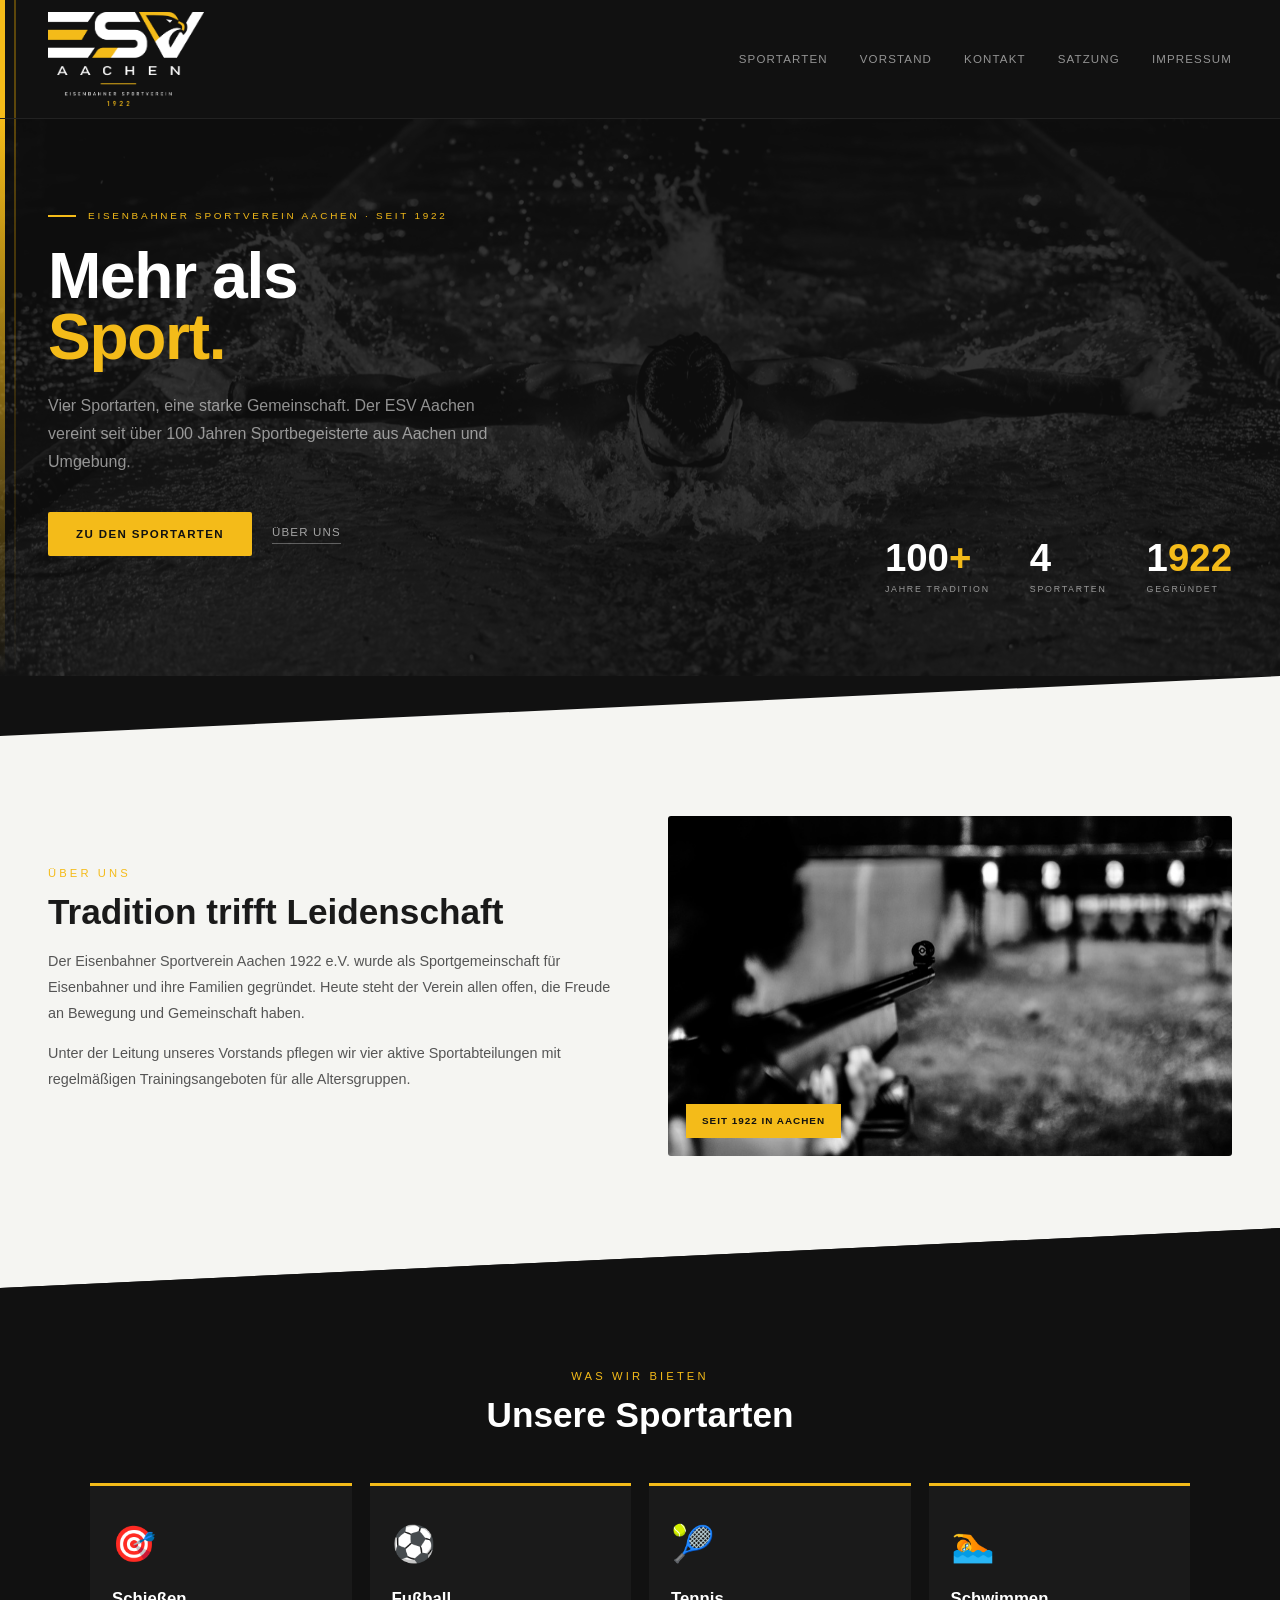
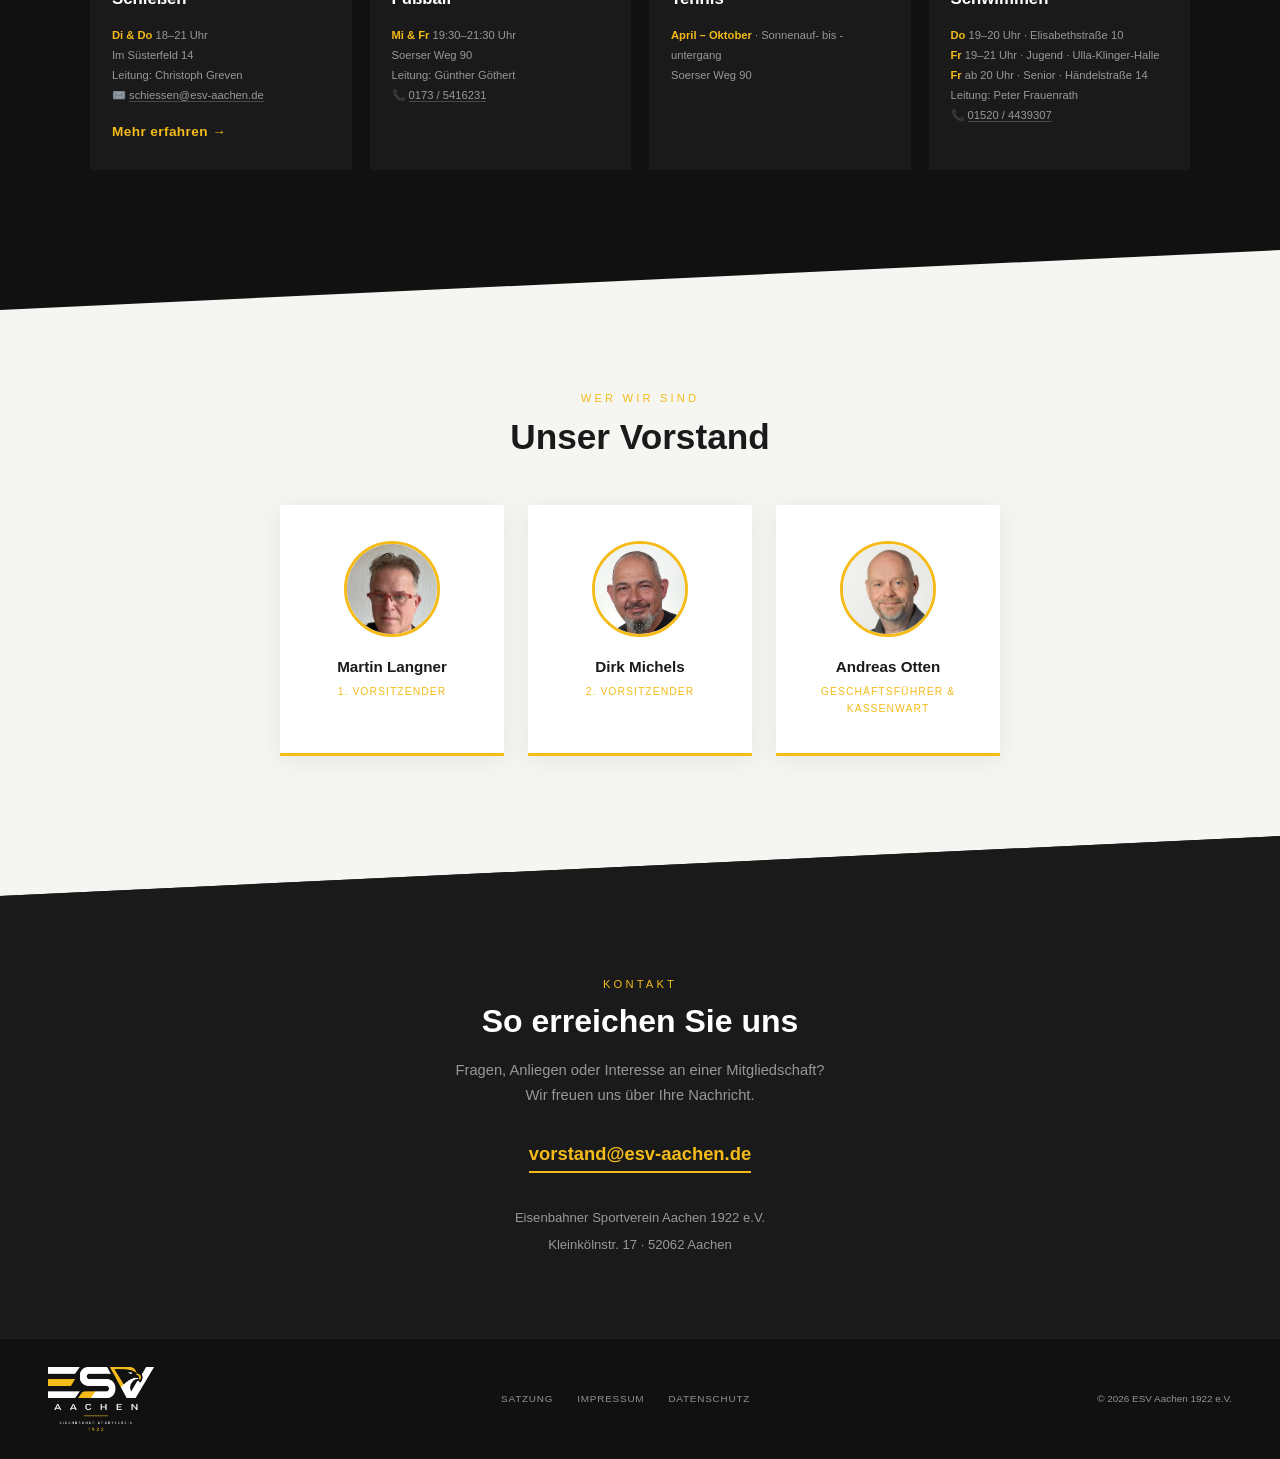
==== index.html @ 6c76bfe0 "feat: add Mehr erfahren link on Schießen sport card" ====
<!DOCTYPE html>
<html lang="de">
<head>
  <meta charset="UTF-8">
  <meta name="viewport" content="width=device-width, initial-scale=1.0">
  <title>ESV Aachen 1922 e.V. – Eisenbahner Sportverein</title>
  <meta name="description" content="Eisenbahner Sportverein Aachen 1922 e.V. – Schießen, Fußball, Tennis und Schwimmen in Aachen.">
  <link rel="stylesheet" href="assets/style.css">
</head>
<body>

<div id="site-nav"></div>

<main>

<section class="hero">
  <div class="hero-bg"></div>
  <div class="hero-line"></div>
  <div class="hero-line-2"></div>
  <div class="hero-content">
    <div class="hero-kicker">Eisenbahner Sportverein Aachen · Seit 1922</div>
    <h1 class="hero-h1">Mehr als<br><em>Sport.</em></h1>
    <p class="hero-sub">Vier Sportarten, eine starke Gemeinschaft. Der ESV Aachen vereint seit über 100 Jahren Sportbegeisterte aus Aachen und Umgebung.</p>
    <div class="hero-btns">
      <a href="#sportarten" class="btn-primary">Zu den Sportarten</a>
      <a href="#about" class="btn-ghost">Über uns</a>
    </div>
  </div>
  <div class="hero-stats">
    <div>
      <div class="stat-num">100<span>+</span></div>
      <div class="stat-label">Jahre Tradition</div>
    </div>
    <div>
      <div class="stat-num">4</div>
      <div class="stat-label">Sportarten</div>
    </div>
    <div>
      <div class="stat-num">1<span>922</span></div>
      <div class="stat-label">Gegründet</div>
    </div>
  </div>
</section>

<div class="cut-to-light"></div>

<section class="about" id="about">
  <div class="about-text">
    <span class="section-eyebrow">Über uns</span>
    <h2 class="section-h2">Tradition trifft Leidenschaft</h2>
    <p class="section-p">Der Eisenbahner Sportverein Aachen 1922 e.V. wurde als Sportgemeinschaft für Eisenbahner und ihre Familien gegründet. Heute steht der Verein allen offen, die Freude an Bewegung und Gemeinschaft haben.</p>
    <p class="section-p">Unter der Leitung unseres Vorstands pflegen wir vier aktive Sportabteilungen mit regelmäßigen Trainingsangeboten für alle Altersgruppen.</p>
  </div>
  <div class="about-img-wrap">
    <img src="assets/sportschiessen.jpg"
         alt="Sportschießen beim ESV Aachen">
    <div class="about-img-badge">Seit 1922 in Aachen</div>
  </div>
</section>

<div class="cut-to-dark"></div>

<section class="sports" id="sportarten">
  <div class="sports-header">
    <span class="section-eyebrow">Was wir bieten</span>
    <h2 class="section-h2">Unsere Sportarten</h2>
  </div>
  <div class="sport-grid">
    <div class="sport-card">
      <span class="sport-icon">🎯</span>
      <div class="sport-name">Schießen</div>
      <div class="sport-detail">
        <strong>Di &amp; Do</strong> 18–21 Uhr<br>
        Im Süsterfeld 14<br>
        Leitung: Christoph Greven<br>
        ✉️ <a href="mailto:schiessen@esv-aachen.de">schiessen@esv-aachen.de</a>
      </div>
      <a href="schiessen.html" class="sport-card-link">Mehr erfahren →</a>
    </div>
    <div class="sport-card">
      <span class="sport-icon">⚽</span>
      <div class="sport-name">Fußball</div>
      <div class="sport-detail">
        <strong>Mi &amp; Fr</strong> 19:30–21:30 Uhr<br>
        Soerser Weg 90<br>
        Leitung: Günther Göthert<br>
        📞 <a href="tel:+491735416231">0173 / 5416231</a>
      </div>
    </div>
    <div class="sport-card">
      <span class="sport-icon">🎾</span>
      <div class="sport-name">Tennis</div>
      <div class="sport-detail">
        <strong>April – Oktober</strong> · Sonnenauf- bis -untergang<br>
        Soerser Weg 90
      </div>
    </div>
    <div class="sport-card">
      <span class="sport-icon">🏊</span>
      <div class="sport-name">Schwimmen</div>
      <div class="sport-detail">
        <strong>Do</strong> 19–20 Uhr · Elisabethstraße 10<br>
        <strong>Fr</strong> 19–21 Uhr · Jugend · Ulla-Klinger-Halle<br>
        <strong>Fr</strong> ab 20 Uhr · Senior · Händelstraße 14<br>
        Leitung: Peter Frauenrath<br>
        📞 <a href="tel:+4915204439307">01520 / 4439307</a>
      </div>
    </div>
  </div>
</section>

<div class="cut-to-light"></div>

<section class="vorstand" id="vorstand">
  <div class="vorstand-header">
    <span class="section-eyebrow">Wer wir sind</span>
    <h2 class="section-h2">Unser Vorstand</h2>
  </div>
  <div class="board-grid">
    <div class="board-card">
      <div class="board-avatar">
        <img src="assets/vorsitz1.jpg" alt="Martin Langner">
      </div>
      <div class="board-name">Martin Langner</div>
      <div class="board-role">1. Vorsitzender</div>
    </div>
    <div class="board-card">
      <div class="board-avatar">
        <img src="assets/vorsitz2.jpg" alt="Dirk Michels">
      </div>
      <div class="board-name">Dirk Michels</div>
      <div class="board-role">2. Vorsitzender</div>
    </div>
    <div class="board-card">
      <div class="board-avatar">
        <img src="assets/gf.jpg" alt="Andreas Otten">
      </div>
      <div class="board-name">Andreas Otten</div>
      <div class="board-role">Geschäftsführer &amp; Kassenwart</div>
    </div>
  </div>
</section>

<div class="cut-to-dark-2"></div>

<section class="kontakt" id="kontakt">
  <span class="section-eyebrow">Kontakt</span>
  <h2 class="section-h2">So erreichen Sie uns</h2>
  <p class="kontakt-sub">Fragen, Anliegen oder Interesse an einer Mitgliedschaft?<br>Wir freuen uns über Ihre Nachricht.</p>
  <a href="mailto:vorstand@esv-aachen.de" class="kontakt-email">vorstand@esv-aachen.de</a>
  <div class="kontakt-address">
    Eisenbahner Sportverein Aachen 1922 e.V.<br>
    Kleinkölnstr. 17 · 52062 Aachen
  </div>
</section>

</main>

<div id="site-footer"></div>

<button id="back-to-top" aria-label="Zurück nach oben" title="Zurück nach oben">&#8679;</button>

<script src="assets/nav.js"></script>
<script>
(function () {
  const btn = document.getElementById('back-to-top');
  const nav = document.querySelector('.site-nav') || document.getElementById('site-nav');
  window.addEventListener('scroll', function () {
    btn.classList.toggle('visible', window.scrollY > 200);
  }, { passive: true });
  btn.addEventListener('click', function () {
    window.scrollTo({ top: 0, behavior: 'smooth' });
  });
})();
</script>
</body>
</html>
---- assets/style.css ----
/* ── Reset & Basis ── */
*, *::before, *::after { box-sizing: border-box; margin: 0; padding: 0; }
html { scroll-behavior: smooth; }
body {
  font-family: -apple-system, BlinkMacSystemFont, 'Segoe UI', Arial, sans-serif;
  background: #111;
  color: #fff;
  line-height: 1.6;
}
img { display: block; max-width: 100%; }
a { color: inherit; text-decoration: none; }

/* ── CSS-Variablen ── */
:root {
  --dark:    #111111;
  --dark-2:  #1a1a1a;
  --light:   #f5f5f2;
  --gold:    #F4BB19;
  --white:   #ffffff;
  --text-on-light: #1a1a1a;
  --text-muted-dark: rgba(255,255,255,0.55);
  --text-muted-light: #555555;
}

/* ── Navigation ── */
.site-nav {
  background: var(--dark);
  border-bottom: 1px solid #222;
  padding: 12px 48px;
  display: flex;
  justify-content: space-between;
  align-items: center;
  position: sticky;
  top: 0;
  z-index: 100;
}
.site-nav::before,
.site-nav::after {
  content: '';
  position: absolute;
  top: 0;
  bottom: 0;
}
.site-nav::before {
  left: 0;
  width: 5px;
  background: var(--gold);
}
.site-nav::after {
  left: 14px;
  width: 2px;
  background: rgba(232,168,0,0.35);
}
.site-nav .logo img { height: 94px; width: auto; }
.nav-links { display: flex; gap: 32px; align-items: center; }
.nav-links a {
  color: var(--text-muted-dark);
  font-size: 0.72rem;
  letter-spacing: 0.1em;
  text-transform: uppercase;
  transition: color 0.2s;
}
.nav-links a:hover { color: var(--gold); }

/* ── Diagonale Schnitte ── */
.cut-to-light {
  height: 60px;
  background: url("data:image/svg+xml,<svg xmlns='http://www.w3.org/2000/svg' viewBox='0 0 100 60' preserveAspectRatio='none'><polygon points='0,0 100,0 0,60' fill='%23111111'/><polygon points='100,0 100,60 0,60' fill='%23f5f5f2'/></svg>") center / 100% 100% no-repeat;
}
.cut-to-dark {
  height: 60px;
  background: url("data:image/svg+xml,<svg xmlns='http://www.w3.org/2000/svg' viewBox='0 0 100 60' preserveAspectRatio='none'><polygon points='0,0 100,0 0,60' fill='%23f5f5f2'/><polygon points='100,0 100,60 0,60' fill='%23111111'/></svg>") center / 100% 100% no-repeat;
}
.cut-to-dark-2 {
  height: 60px;
  background: url("data:image/svg+xml,<svg xmlns='http://www.w3.org/2000/svg' viewBox='0 0 100 60' preserveAspectRatio='none'><polygon points='0,0 100,0 0,60' fill='%23f5f5f2'/><polygon points='100,0 100,60 0,60' fill='%231a1a1a'/></svg>") center / 100% 100% no-repeat;
}

/* ── Abschnitt-Typografie ── */
.section-eyebrow {
  font-size: 0.7rem;
  letter-spacing: 0.28em;
  text-transform: uppercase;
  color: var(--gold);
  margin-bottom: 10px;
  display: block;
}
.section-h2 {
  font-size: 2.2rem;
  font-weight: 900;
  line-height: 1.1;
  margin-bottom: 18px;
}
.section-p {
  font-size: 0.9rem;
  line-height: 1.8;
  color: var(--text-muted-light);
  margin-bottom: 14px;
}

/* ── Footer ── */
.site-footer {
  background: var(--dark);
  border-top: 1px solid #222;
  padding: 28px 48px;
  display: flex;
  justify-content: space-between;
  align-items: center;
  flex-wrap: wrap;
  gap: 16px;
}
.site-footer .logo img { height: 64px; width: auto; }
.footer-links { display: flex; gap: 24px; }
.footer-links a {
  font-size: 0.62rem;
  color: var(--text-muted-dark);
  letter-spacing: 0.08em;
  text-transform: uppercase;
  transition: color 0.2s;
}
.footer-links a:hover { color: var(--gold); }
.footer-copy { font-size: 0.62rem; color: var(--text-muted-dark); }

/* ── Buttons ── */
.btn-primary {
  display: inline-block;
  background: var(--gold);
  color: #111;
  padding: 13px 28px;
  font-size: 0.72rem;
  font-weight: 800;
  letter-spacing: 0.12em;
  text-transform: uppercase;
  border-radius: 2px;
  transition: opacity 0.2s;
}
.btn-primary:hover { opacity: 0.88; }
.btn-ghost {
  display: inline-block;
  color: rgba(255,255,255,0.6);
  font-size: 0.72rem;
  letter-spacing: 0.1em;
  text-transform: uppercase;
  border-bottom: 1px solid rgba(255,255,255,0.3);
  padding-bottom: 2px;
  transition: color 0.2s, border-color 0.2s;
}
.btn-ghost:hover { color: #fff; border-color: #fff; }

/* ── Hamburger ── */
.nav-burger {
  display: none;
  flex-direction: column;
  justify-content: space-between;
  width: 28px;
  height: 20px;
  background: none;
  border: none;
  cursor: pointer;
  padding: 0;
  z-index: 101;
}
.nav-burger span {
  display: block;
  height: 2px;
  background: var(--white);
  border-radius: 2px;
  transition: transform 0.25s, opacity 0.25s;
}
.nav-burger.open span:nth-child(1) { transform: translateY(9px) rotate(45deg); }
.nav-burger.open span:nth-child(2) { opacity: 0; }
.nav-burger.open span:nth-child(3) { transform: translateY(-9px) rotate(-45deg); }

/* ── Responsive ── */
@media (max-width: 768px) {
  .site-nav { padding: 12px 20px; flex-wrap: nowrap; }
  .site-nav .logo img { height: 60px; }
  .nav-burger { display: flex; }
  .nav-links {
    display: none;
    flex-direction: column;
    gap: 0;
    position: absolute;
    top: 100%;
    left: 0;
    right: 0;
    background: var(--dark);
    border-top: 1px solid #222;
    padding: 8px 0;
    z-index: 100;
  }
  .nav-links.open { display: flex; }
  .nav-links a {
    padding: 14px 20px;
    font-size: 0.8rem;
    border-bottom: 1px solid #1e1e1e;
  }
  .site-footer { padding: 24px 20px; flex-direction: column; align-items: flex-start; }
  .section-h2 { font-size: 1.6rem; }
}

/* ── Hero ── */
.hero {
  background: var(--dark);
  padding: 80px 48px 120px;
  position: relative;
  overflow: hidden;
  min-height: 520px;
}
.hero-bg {
  position: absolute;
  inset: 0;
  background: url('schwimmer.jpg')
              center / cover no-repeat;
  opacity: 0.18;
}
.hero-line {
  position: absolute;
  left: 0; top: 0; bottom: 0;
  width: 5px;
  background: linear-gradient(to bottom, var(--gold), transparent);
}
.hero-line-2 {
  position: absolute;
  left: 14px; top: 0; bottom: 0;
  width: 2px;
  background: linear-gradient(to bottom, rgba(232,168,0,0.35), transparent);
}
.hero-content {
  position: relative;
  z-index: 2;
  max-width: 600px;
}
.hero-kicker {
  display: inline-flex;
  align-items: center;
  gap: 12px;
  font-size: 0.62rem;
  letter-spacing: 0.28em;
  text-transform: uppercase;
  color: var(--gold);
  margin-bottom: 22px;
}
.hero-kicker::before {
  content: '';
  display: block;
  width: 28px;
  height: 2px;
  background: var(--gold);
}
.hero-h1 {
  font-size: clamp(2.8rem, 5vw, 4.4rem);
  font-weight: 900;
  line-height: 0.95;
  letter-spacing: -0.02em;
  margin-bottom: 24px;
}
.hero-h1 em {
  color: var(--gold);
  font-style: normal;
  display: block;
}
.hero-sub {
  font-size: 1rem;
  color: var(--text-muted-dark);
  line-height: 1.75;
  margin-bottom: 36px;
  max-width: 440px;
}
.hero-btns { display: flex; gap: 20px; align-items: center; flex-wrap: wrap; }
.hero-stats {
  position: absolute;
  right: 48px;
  bottom: 80px;
  display: flex;
  gap: 40px;
  z-index: 2;
}
.stat-num {
  font-size: 2.4rem;
  font-weight: 900;
  color: var(--white);
  line-height: 1;
}
.stat-num span { color: var(--gold); }
.stat-label {
  font-size: 0.55rem;
  letter-spacing: 0.2em;
  text-transform: uppercase;
  color: var(--text-muted-dark);
  margin-top: 4px;
}
@media (max-width: 768px) {
  .hero { padding: 60px 20px 80px; min-height: auto; }
  .hero-stats { position: static; margin-top: 40px; gap: 24px; }
}

/* ── Über uns ── */
.about {
  background: var(--light);
  padding: 80px 48px 72px;
  display: grid;
  grid-template-columns: 1fr 1fr;
  gap: 56px;
  align-items: center;
}
.about .section-h2 { color: var(--text-on-light); }
.about .section-p { color: var(--text-muted-light); }
.about-img-wrap {
  position: relative;
  height: 340px;
  border-radius: 3px;
  overflow: hidden;
}
.about-img-wrap img {
  width: 100%; height: 100%;
  object-fit: cover;
  object-position: center;
}
.about-img-badge {
  position: absolute;
  bottom: 18px; left: 18px;
  background: var(--gold);
  color: #111;
  padding: 9px 16px;
  font-size: 0.62rem;
  font-weight: 800;
  letter-spacing: 0.1em;
  text-transform: uppercase;
}
@media (max-width: 768px) {
  .about { grid-template-columns: 1fr; padding: 60px 20px; gap: 32px; }
  .about-img-wrap { height: 240px; }
}

/* ── Sportarten ── */
.sports {
  background: var(--dark);
  padding: 80px 48px;
}
.sports-header {
  text-align: center;
  margin-bottom: 48px;
}
.sports-header .section-h2 { color: var(--white); }
.sport-grid {
  display: grid;
  grid-template-columns: repeat(4, 1fr);
  gap: 18px;
  max-width: 1100px;
  margin: 0 auto;
}
.sport-card {
  background: var(--dark-2);
  border-top: 3px solid var(--gold);
  padding: 30px 22px 26px;
  transition: transform 0.2s;
}
.sport-card:hover { transform: translateY(-5px); }
.sport-icon { font-size: 2.2rem; margin-bottom: 14px; display: block; }
.sport-name {
  font-size: 1.05rem;
  font-weight: 800;
  color: var(--white);
  margin-bottom: 12px;
}
.sport-detail {
  font-size: 0.7rem;
  color: var(--text-muted-dark);
  line-height: 1.8;
}
.sport-detail strong { color: var(--gold); font-weight: 600; }
.sport-detail a { color: var(--text-muted-dark); border-bottom: 1px solid rgba(255,255,255,0.2); }
.sport-detail a:hover { color: var(--gold); border-color: var(--gold); }
@media (max-width: 900px) {
  .sport-grid { grid-template-columns: 1fr 1fr; }
}
@media (max-width: 480px) {
  .sport-grid { grid-template-columns: 1fr; }
  .sports { padding: 60px 20px; }
}

/* ── Vorstand ── */
.vorstand {
  background: var(--light);
  padding: 80px 48px;
}
.vorstand-header {
  text-align: center;
  margin-bottom: 48px;
}
.vorstand-header .section-h2 { color: var(--text-on-light); }
.board-grid {
  display: grid;
  grid-template-columns: repeat(3, 1fr);
  gap: 24px;
  max-width: 720px;
  margin: 0 auto;
}
.board-card {
  background: var(--white);
  padding: 36px 24px;
  text-align: center;
  box-shadow: 0 4px 24px rgba(0,0,0,0.07);
  border-bottom: 3px solid var(--gold);
}
.board-avatar {
  width: 96px;
  height: 96px;
  border-radius: 50%;
  border: 3px solid var(--gold);
  overflow: hidden;
  margin: 0 auto 18px;
}
.board-avatar img {
  width: 100%; height: 100%;
  object-fit: cover;
  object-position: center top;
}
.board-name {
  font-size: 0.95rem;
  font-weight: 800;
  color: var(--text-on-light);
  margin-bottom: 5px;
}
.board-role {
  font-size: 0.65rem;
  letter-spacing: 0.1em;
  text-transform: uppercase;
  color: var(--gold);
}
@media (max-width: 600px) {
  .board-grid { grid-template-columns: 1fr; max-width: 280px; }
  .vorstand { padding: 60px 20px; }
}

/* ── Kontakt ── */
.kontakt {
  background: var(--dark-2);
  padding: 80px 48px;
  text-align: center;
}
.kontakt .section-h2 { color: var(--white); font-size: 2rem; }
.kontakt-sub {
  font-size: 0.92rem;
  color: var(--text-muted-dark);
  margin-bottom: 30px;
  line-height: 1.75;
}
.kontakt-email {
  display: inline-block;
  font-size: 1.15rem;
  font-weight: 700;
  color: var(--gold);
  border-bottom: 2px solid var(--gold);
  padding-bottom: 3px;
  margin-bottom: 32px;
  transition: opacity 0.2s;
}
.kontakt-email:hover { opacity: 0.8; }
.kontakt-address {
  font-size: 0.82rem;
  color: var(--text-muted-dark);
  line-height: 2;
}
@media (max-width: 768px) {
  .kontakt { padding: 60px 20px; }
}

/* ── Unterseiten (Satzung, Impressum, Datenschutz) ── */
.subpage-hero {
  background: var(--dark);
  padding: 60px 48px 50px;
  border-bottom: 3px solid var(--gold);
}
.subpage-hero h1 {
  font-size: 2.4rem;
  font-weight: 900;
  color: var(--white);
  margin-bottom: 6px;
}
.subpage-hero .sub-kicker {
  font-size: 0.62rem;
  letter-spacing: 0.22em;
  text-transform: uppercase;
  color: var(--gold);
}
.subpage-content {
  background: var(--light);
  padding: 64px 48px 80px;
  max-width: 860px;
  margin: 0 auto;
}
.subpage-content h2 {
  font-size: 1.2rem;
  font-weight: 800;
  color: var(--text-on-light);
  margin: 36px 0 10px;
  padding-bottom: 6px;
  border-bottom: 2px solid var(--gold);
}
.subpage-content h2:first-child { margin-top: 0; }
.subpage-content p {
  font-size: 0.88rem;
  line-height: 1.85;
  color: var(--text-muted-light);
  margin-bottom: 12px;
}
.subpage-content ul {
  padding-left: 20px;
  margin-bottom: 12px;
}
.subpage-content li {
  font-size: 0.88rem;
  line-height: 1.85;
  color: var(--text-muted-light);
  margin-bottom: 4px;
}
.satzung-meta {
  margin-top: 48px;
  padding-top: 24px;
  border-top: 1px solid #ddd;
  font-size: 0.75rem;
  color: #999;
  line-height: 1.8;
}
@media (max-width: 768px) {
  .subpage-hero { padding: 48px 20px 40px; }
  .subpage-content { padding: 48px 20px 60px; }
}

/* ── Back-to-top ── */
#back-to-top {
  position: fixed;
  bottom: 32px;
  right: 32px;
  width: 44px;
  height: 44px;
  border-radius: 50%;
  background: var(--gold);
  color: #111;
  border: none;
  font-size: 1.4rem;
  line-height: 1;
  cursor: pointer;
  display: flex;
  align-items: center;
  justify-content: center;
  opacity: 0;
  pointer-events: none;
  transform: translateY(10px);
  transition: opacity 0.25s, transform 0.25s;
  z-index: 200;
}
#back-to-top.visible {
  opacity: 1;
  pointer-events: auto;
  transform: translateY(0);
}
#back-to-top:hover { background: #fff; }

/* ── Nav Section Label ── */
.nav-section-label {
  color: var(--gold);
  font-size: 0.7rem;
  font-weight: 700;
  letter-spacing: 0.1em;
  text-transform: uppercase;
  flex: 1;
  text-align: center;
}
@media (max-width: 768px) {
  .nav-section-label { display: none; }
}

/* ── Schießen: Verein ── */
.verein-section { background: var(--light); padding: 4rem 2rem; }
.verein-section .section-h2 { color: var(--text-on-light); }
.verein-inner { max-width: 800px; margin: 0 auto; }
.verein-subh {
  font-size: 1rem;
  font-weight: 700;
  color: var(--text-on-light);
  margin: 2rem 0 0.75rem;
  text-transform: uppercase;
  letter-spacing: 0.05em;
}
.disziplinen-grid { display: flex; flex-wrap: wrap; gap: 0.5rem; }
.disziplin-tag {
  background: var(--gold);
  color: var(--dark);
  font-size: 0.78rem;
  font-weight: 700;
  padding: 0.3rem 0.85rem;
  border-radius: 20px;
  letter-spacing: 0.02em;
}

/* ── Schießen: Training ── */
.training-section { background: var(--dark); padding: 4rem 2rem; }
.training-inner { max-width: 900px; margin: 0 auto; }
.training-grid {
  display: grid;
  grid-template-columns: repeat(auto-fit, minmax(200px, 1fr));
  gap: 1.5rem;
  margin: 2rem 0;
}
.training-card {
  background: var(--dark-2);
  border-top: 3px solid var(--gold);
  padding: 1.5rem;
}
.training-day {
  color: var(--gold);
  font-size: 1.15rem;
  font-weight: 700;
  margin-bottom: 0.25rem;
}
.training-time {
  color: #fff;
  font-size: 0.95rem;
  font-weight: 600;
  margin-bottom: 0.25rem;
}
.training-info {
  color: var(--text-muted-dark);
  font-size: 0.88rem;
  line-height: 1.5;
}
.training-anlage { margin-top: 2.5rem; }
.training-anlage-list {
  list-style: none;
  margin: 0.75rem 0 1rem;
  display: flex;
  flex-direction: column;
  gap: 0.5rem;
}
.training-anlage-list li {
  color: var(--text-muted-dark);
  padding-left: 1rem;
  border-left: 2px solid var(--gold);
}
.training-anlage-list li strong { color: #fff; }
.training-hinweis {
  color: var(--text-muted-dark);
  font-size: 0.88rem;
  line-height: 1.6;
  margin-top: 1rem;
}

/* ── Schießen: News ── */
.news-section { background: var(--light); padding: 4rem 2rem; }
.news-section .section-h2 { color: var(--text-on-light); }
.news-inner { max-width: 800px; margin: 0 auto; }
.news-list { display: flex; flex-direction: column; gap: 2rem; margin-top: 2rem; }
.news-item { border-left: 3px solid var(--gold); padding-left: 1.5rem; }
.news-date {
  color: var(--text-muted-light);
  font-size: 0.75rem;
  text-transform: uppercase;
  letter-spacing: 0.07em;
  margin-bottom: 0.25rem;
}
.news-titel {
  font-size: 1.05rem;
  font-weight: 700;
  color: var(--text-on-light);
  margin-bottom: 0.4rem;
}
.news-text {
  color: var(--text-muted-light);
  font-size: 0.93rem;
  line-height: 1.65;
}

/* ── Schießen: Wiederladen ── */
.wiederladen-section { background: var(--dark); padding: 4rem 2rem; }
.wiederladen-section .section-p { color: var(--text-muted-dark); }
.wiederladen-inner { max-width: 800px; margin: 0 auto; }

/* ── Schießen: Kontakt Persons ── */
.kontakt-persons {
  display: flex;
  gap: 3rem;
  justify-content: center;
  flex-wrap: wrap;
  margin: 2rem 0 1.5rem;
}
.kontakt-person { text-align: center; }
.kontakt-name { font-size: 1.1rem; font-weight: 700; color: #fff; margin-bottom: 0.2rem; }
.kontakt-rolle { color: var(--text-muted-dark); font-size: 0.88rem; margin-bottom: 0.5rem; }

/* ── Sport Card Link ── */
.sport-card-link {
  display: inline-block;
  margin-top: 1rem;
  color: var(--gold);
  font-size: 0.85rem;
  font-weight: 700;
  letter-spacing: 0.03em;
  border-bottom: 1px solid transparent;
  transition: border-color 0.2s;
}
.sport-card-link:hover { border-bottom-color: var(--gold); }
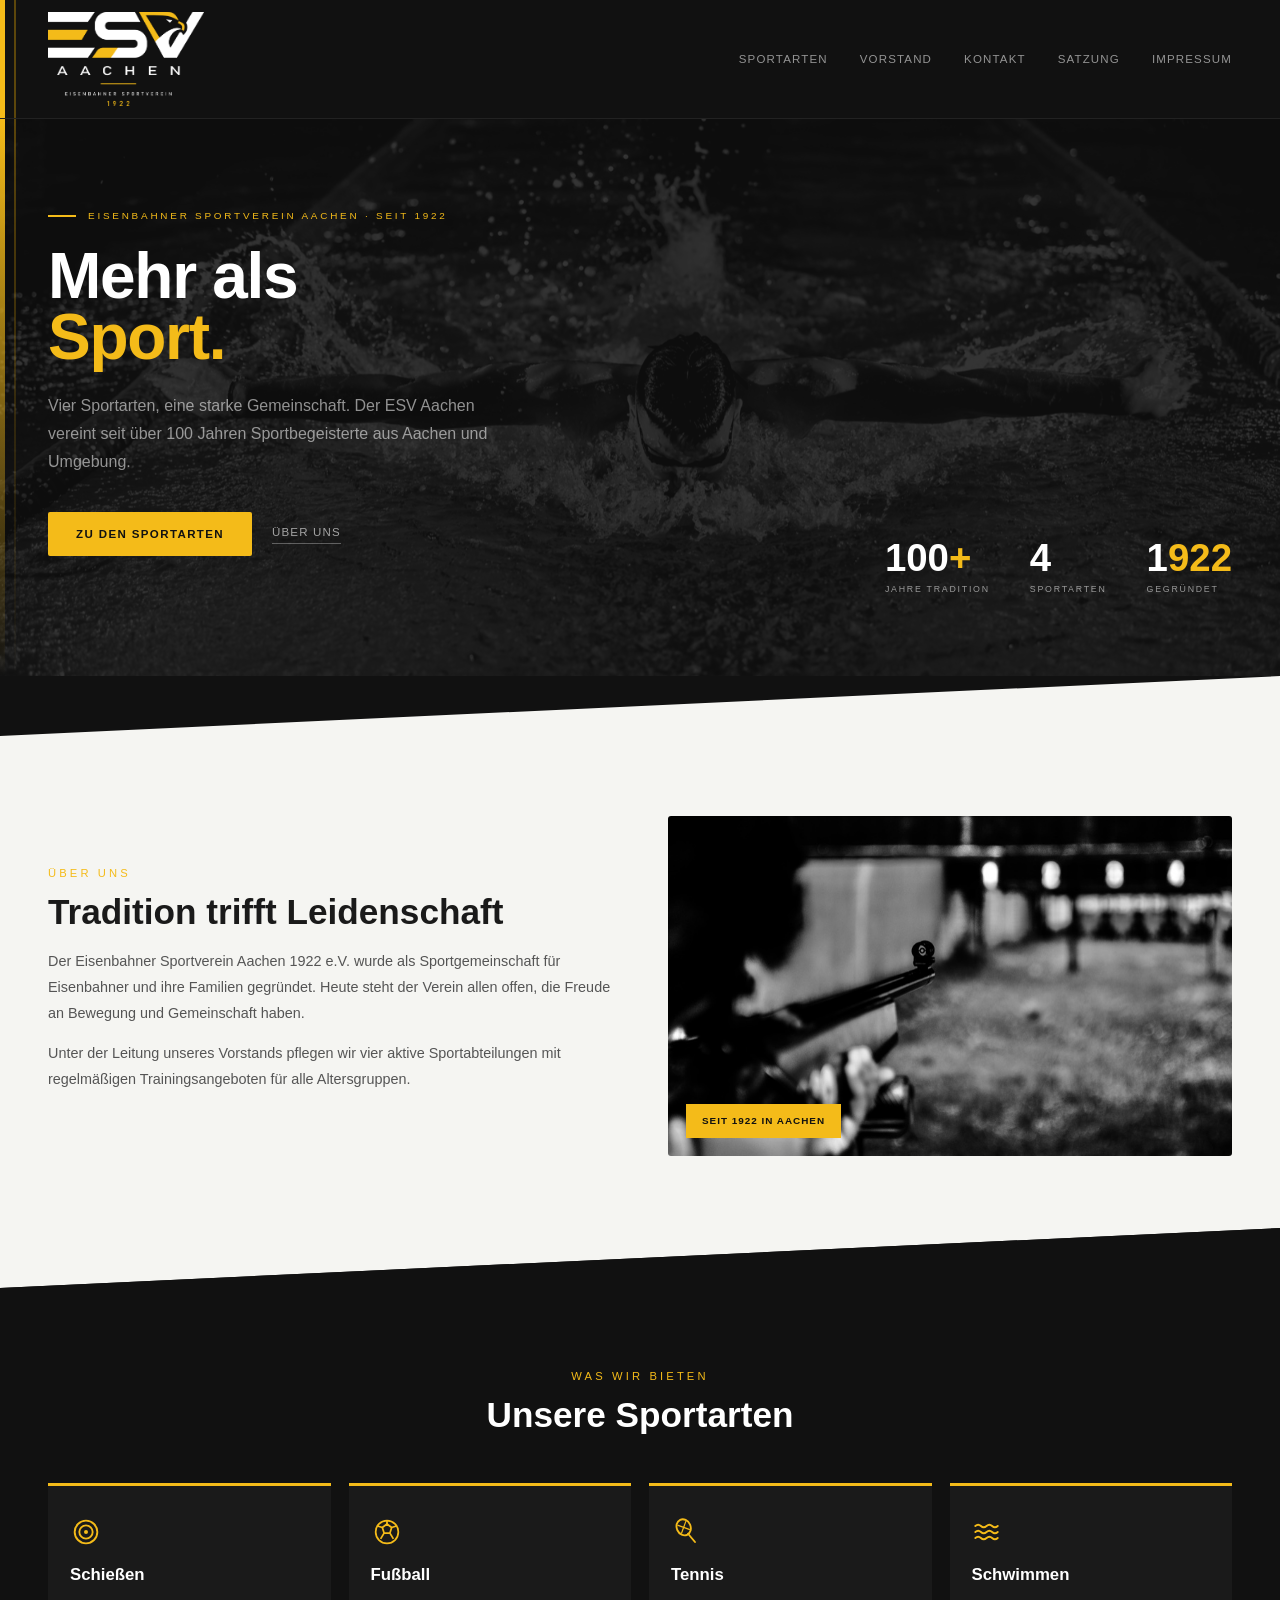
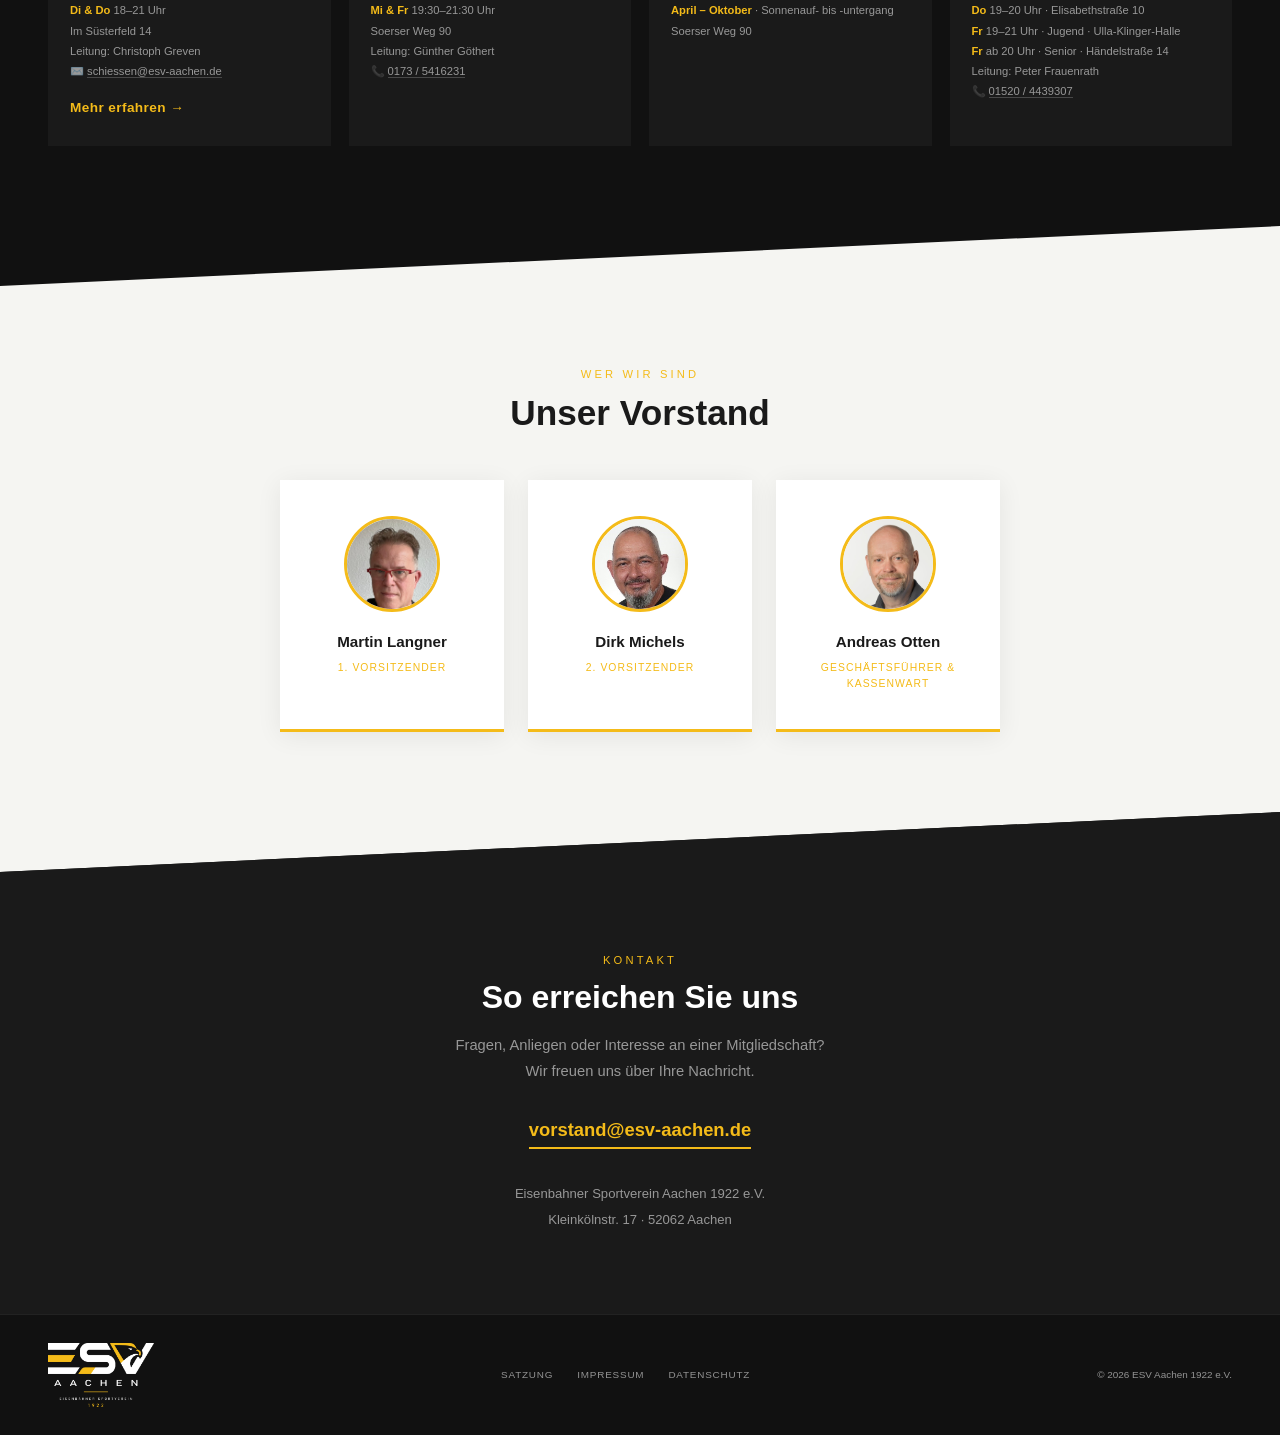
==== commit 4aa06736: "style: replace sport department emoji with gold line-art SVG icons Co-Authored-By: Claude Sonnet 5 <" ====
--- a/index.html
+++ b/index.html
@@ -67,7 +67,13 @@
   </div>
   <div class="sport-grid">
     <div class="sport-card">
-      <span class="sport-icon">🎯</span>
+      <span class="sport-icon">
+        <svg viewBox="0 0 24 24" fill="none" stroke="currentColor" stroke-width="1.4">
+          <circle cx="12" cy="12" r="8.5"/>
+          <circle cx="12" cy="12" r="5"/>
+          <circle cx="12" cy="12" r="1.5" fill="currentColor" stroke="none"/>
+        </svg>
+      </span>
       <div class="sport-name">Schießen</div>
       <div class="sport-detail">
         <strong>Di &amp; Do</strong> 18–21 Uhr<br>
@@ -78,7 +84,17 @@
       <a href="schiessen.html" class="sport-card-link">Mehr erfahren →</a>
     </div>
     <div class="sport-card">
-      <span class="sport-icon">⚽</span>
+      <span class="sport-icon">
+        <svg viewBox="0 0 24 24" fill="none" stroke="currentColor" stroke-width="1.3" stroke-linejoin="round">
+          <circle cx="12" cy="12" r="8.5"/>
+          <path d="M12 6 L15.5 8.6 L14.2 12.8 L9.8 12.8 L8.5 8.6 Z"/>
+          <path d="M12 6 L12 3.2"/>
+          <path d="M15.5 8.6 L19.8 7.3"/>
+          <path d="M14.2 12.8 L16.8 17.2"/>
+          <path d="M9.8 12.8 L7.2 17.2"/>
+          <path d="M8.5 8.6 L4.2 7.3"/>
+        </svg>
+      </span>
       <div class="sport-name">Fußball</div>
       <div class="sport-detail">
         <strong>Mi &amp; Fr</strong> 19:30–21:30 Uhr<br>
@@ -88,7 +104,14 @@
       </div>
     </div>
     <div class="sport-card">
-      <span class="sport-icon">🎾</span>
+      <span class="sport-icon">
+        <svg viewBox="0 0 24 24" fill="none" stroke="currentColor" stroke-width="1.4">
+          <ellipse cx="9.5" cy="8.5" rx="5.2" ry="6.2" transform="rotate(-25 9.5 8.5)"/>
+          <path d="M6 5 L13 12" transform="rotate(-25 9.5 8.5)" stroke-width="0.9"/>
+          <path d="M13 5 L6 12" transform="rotate(-25 9.5 8.5)" stroke-width="0.9"/>
+          <path d="M12.8 13.3 L18 19.5" stroke-linecap="round"/>
+        </svg>
+      </span>
       <div class="sport-name">Tennis</div>
       <div class="sport-detail">
         <strong>April – Oktober</strong> · Sonnenauf- bis -untergang<br>
@@ -96,7 +119,13 @@
       </div>
     </div>
     <div class="sport-card">
-      <span class="sport-icon">🏊</span>
+      <span class="sport-icon">
+        <svg viewBox="0 0 24 24" fill="none" stroke="currentColor" stroke-width="1.4" stroke-linecap="round">
+          <path d="M2.5 7.5c1.4-1.3 2.8-1.3 4.2 0s2.8 1.3 4.2 0 2.8-1.3 4.2 0 2.8 1.3 4.2 0"/>
+          <path d="M2.5 12c1.4-1.3 2.8-1.3 4.2 0s2.8 1.3 4.2 0 2.8-1.3 4.2 0 2.8 1.3 4.2 0"/>
+          <path d="M2.5 16.5c1.4-1.3 2.8-1.3 4.2 0s2.8 1.3 4.2 0 2.8-1.3 4.2 0 2.8 1.3 4.2 0"/>
+        </svg>
+      </span>
       <div class="sport-name">Schwimmen</div>
       <div class="sport-detail">
         <strong>Do</strong> 19–20 Uhr · Elisabethstraße 10<br>
--- a/assets/style.css
+++ b/assets/style.css
@@ -74,6 +74,10 @@
 .cut-to-dark-2 {
   height: 60px;
   background: url("data:image/svg+xml,<svg xmlns='http://www.w3.org/2000/svg' viewBox='0 0 100 60' preserveAspectRatio='none'><polygon points='0,0 100,0 0,60' fill='%23f5f5f2'/><polygon points='100,0 100,60 0,60' fill='%231a1a1a'/></svg>") center / 100% 100% no-repeat;
+}
+.cut-dark-to-dark-2 {
+  height: 60px;
+  background: url("data:image/svg+xml,<svg xmlns='http://www.w3.org/2000/svg' viewBox='0 0 100 60' preserveAspectRatio='none'><polygon points='0,0 100,0 0,60' fill='%23111111'/><polygon points='100,0 100,60 0,60' fill='%231a1a1a'/></svg>") center / 100% 100% no-repeat;
 }
 
 /* ── Abschnitt-Typografie ── */
@@ -347,7 +351,7 @@
   display: grid;
   grid-template-columns: repeat(4, 1fr);
   gap: 18px;
-  max-width: 1100px;
+  max-width: 1400px;
   margin: 0 auto;
 }
 .sport-card {
@@ -357,7 +361,8 @@
   transition: transform 0.2s;
 }
 .sport-card:hover { transform: translateY(-5px); }
-.sport-icon { font-size: 2.2rem; margin-bottom: 14px; display: block; }
+.sport-icon { display: block; margin-bottom: 14px; }
+.sport-icon svg { width: 32px; height: 32px; color: var(--gold); display: block; }
 .sport-name {
   font-size: 1.05rem;
   font-weight: 800;
@@ -470,20 +475,36 @@
 /* ── Unterseiten (Satzung, Impressum, Datenschutz) ── */
 .subpage-hero {
   background: var(--dark);
-  padding: 60px 48px 50px;
-  border-bottom: 3px solid var(--gold);
+  padding: 100px 48px 100px;
+  min-height: 400px;
+  display: flex;
+  flex-direction: column;
+  justify-content: center;
 }
 .subpage-hero h1 {
-  font-size: 2.4rem;
+  font-size: clamp(2.8rem, 5vw, 4rem);
   font-weight: 900;
   color: var(--white);
-  margin-bottom: 6px;
+  margin-bottom: 10px;
+  line-height: 1.05;
 }
 .subpage-hero .sub-kicker {
-  font-size: 0.62rem;
-  letter-spacing: 0.22em;
-  text-transform: uppercase;
-  color: var(--gold);
+  display: inline-flex;
+  align-items: center;
+  gap: 14px;
+  font-size: 0.72rem;
+  letter-spacing: 0.28em;
+  text-transform: uppercase;
+  color: var(--gold);
+  margin-bottom: 20px;
+}
+.subpage-hero .sub-kicker::before {
+  content: '';
+  display: block;
+  width: 28px;
+  height: 2px;
+  background: var(--gold);
+  flex-shrink: 0;
 }
 .subpage-content {
   background: var(--light);
@@ -525,7 +546,7 @@
   line-height: 1.8;
 }
 @media (max-width: 768px) {
-  .subpage-hero { padding: 48px 20px 40px; }
+  .subpage-hero { padding: 60px 20px 60px; min-height: 280px; }
   .subpage-content { padding: 48px 20px 60px; }
 }
 
@@ -648,14 +669,54 @@
   margin-top: 1rem;
 }
 
+/* ── Schießen: Anlage ── */
+.anlage-section { background: var(--light); padding: 4rem 2rem; }
+.anlage-section .section-h2 { color: var(--text-on-light); }
+.anlage-inner { max-width: 1000px; margin: 0 auto; }
+.anlage-list {
+  list-style: none;
+  margin: 1.5rem 0 1rem;
+  display: flex;
+  flex-direction: column;
+  gap: 0.5rem;
+}
+.anlage-list li {
+  color: var(--text-muted-light);
+  padding-left: 1rem;
+  border-left: 2px solid var(--gold);
+}
+.anlage-list li strong { color: var(--text-on-light); }
+.anlage-foto-grid {
+  display: grid;
+  grid-template-columns: repeat(3, 1fr);
+  gap: 1rem;
+  margin: 2rem 0;
+}
+.anlage-foto-grid img {
+  width: 100%;
+  height: 220px;
+  object-fit: cover;
+  border-radius: 4px;
+}
+.anlage-hinweis {
+  color: var(--text-muted-light);
+  font-size: 0.88rem;
+  line-height: 1.6;
+  margin-top: 1rem;
+}
+@media (max-width: 768px) {
+  .anlage-foto-grid { grid-template-columns: 1fr; }
+  .anlage-foto-grid img { height: 200px; }
+}
+
 /* ── Schießen: News ── */
-.news-section { background: var(--light); padding: 4rem 2rem; }
-.news-section .section-h2 { color: var(--text-on-light); }
+.news-section { background: var(--dark); padding: 4rem 2rem; }
+.news-section .section-h2 { color: var(--white); }
 .news-inner { max-width: 800px; margin: 0 auto; }
 .news-list { display: flex; flex-direction: column; gap: 2rem; margin-top: 2rem; }
 .news-item { border-left: 3px solid var(--gold); padding-left: 1.5rem; }
 .news-date {
-  color: var(--text-muted-light);
+  color: var(--text-muted-dark);
   font-size: 0.75rem;
   text-transform: uppercase;
   letter-spacing: 0.07em;
@@ -664,18 +725,34 @@
 .news-titel {
   font-size: 1.05rem;
   font-weight: 700;
-  color: var(--text-on-light);
+  color: var(--white);
   margin-bottom: 0.4rem;
 }
 .news-text {
-  color: var(--text-muted-light);
+  color: var(--text-muted-dark);
   font-size: 0.93rem;
   line-height: 1.65;
 }
 
+.news-mehr-btn {
+  margin-top: 2rem;
+  background: none;
+  border: none;
+  color: var(--gold);
+  font-size: 0.85rem;
+  font-weight: 700;
+  letter-spacing: 0.05em;
+  cursor: pointer;
+  padding: 0;
+  border-bottom: 1px solid transparent;
+  transition: border-color 0.2s;
+}
+.news-mehr-btn:hover { border-bottom-color: var(--gold); }
+
 /* ── Schießen: Wiederladen ── */
-.wiederladen-section { background: var(--dark); padding: 4rem 2rem; }
-.wiederladen-section .section-p { color: var(--text-muted-dark); }
+.wiederladen-section { background: var(--light); padding: 4rem 2rem; }
+.wiederladen-section .section-h2 { color: var(--text-on-light); }
+.wiederladen-section .section-p { color: var(--text-muted-light); }
 .wiederladen-inner { max-width: 800px; margin: 0 auto; }
 
 /* ── Schießen: Kontakt Persons ── */
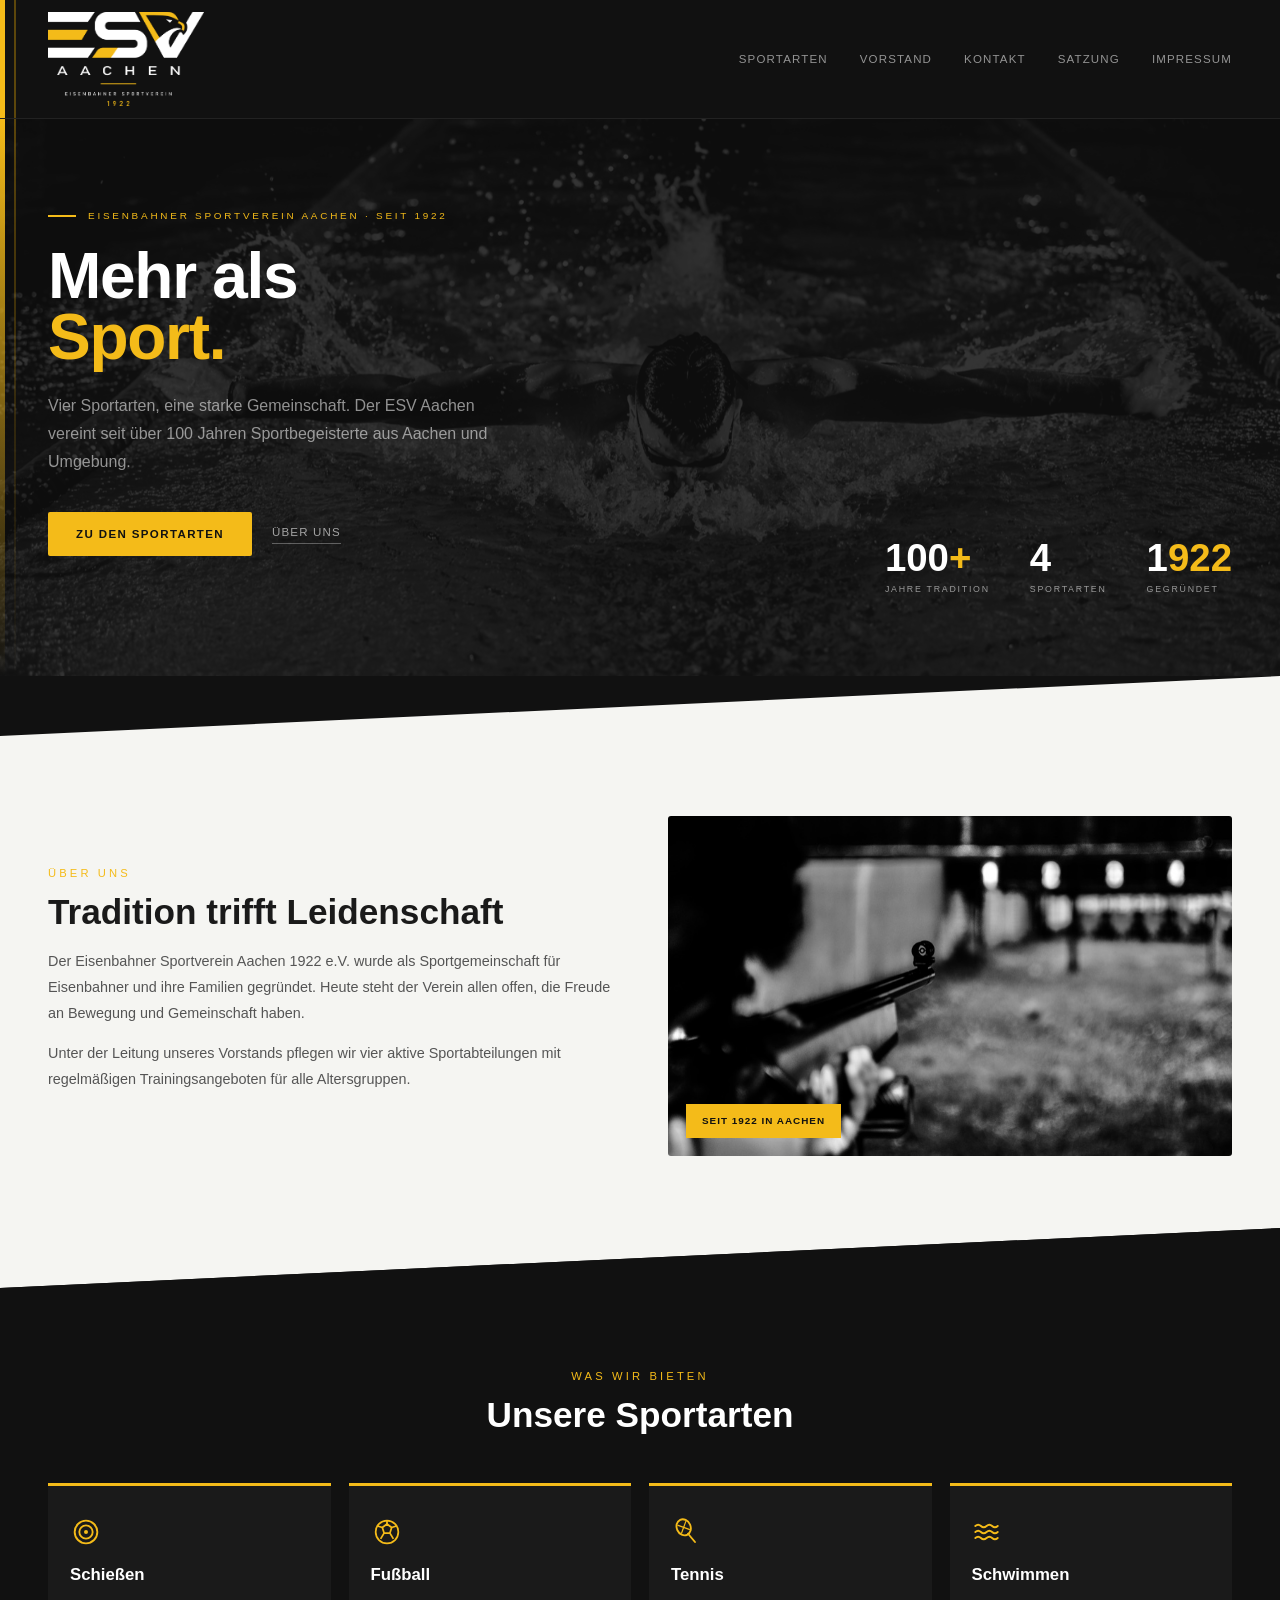
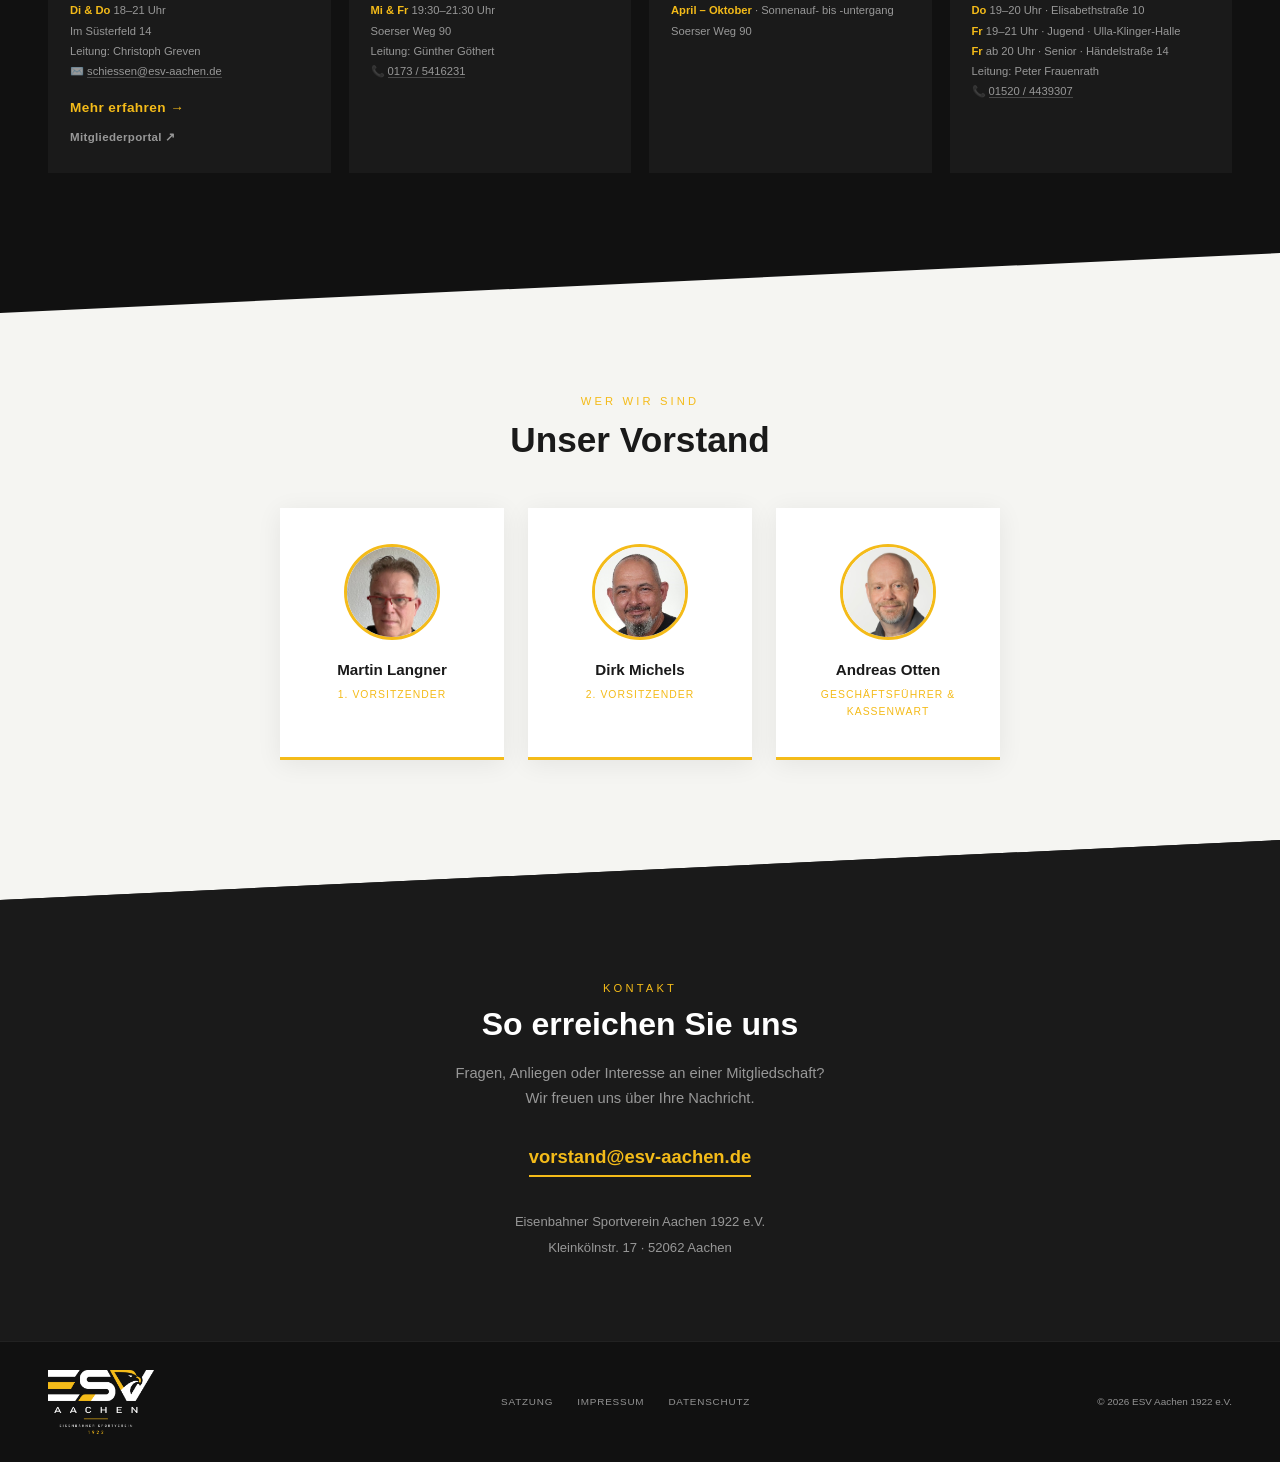
==== commit ccc207ce: "feat: add Mitgliederportal link to Schießen sport card and subpage nav Also fixes secondary card lin" ====
--- a/index.html
+++ b/index.html
@@ -82,6 +82,7 @@
         ✉️ <a href="mailto:schiessen@esv-aachen.de">schiessen@esv-aachen.de</a>
       </div>
       <a href="schiessen.html" class="sport-card-link">Mehr erfahren →</a>
+      <a href="https://schiessen.esv-aachen.de" class="sport-card-link sport-card-link-secondary" target="_blank" rel="noopener">Mitgliederportal ↗</a>
     </div>
     <div class="sport-card">
       <span class="sport-icon">
--- a/assets/style.css
+++ b/assets/style.css
@@ -779,3 +779,13 @@
   transition: border-color 0.2s;
 }
 .sport-card-link:hover { border-bottom-color: var(--gold); }
+.sport-card-link-secondary {
+  display: block;
+  width: fit-content;
+  margin-top: 0.5rem;
+  color: var(--text-muted-dark);
+  font-size: 0.72rem;
+  font-weight: 600;
+  border-bottom-color: transparent;
+}
+.sport-card-link-secondary:hover { color: var(--gold); border-bottom-color: var(--gold); }
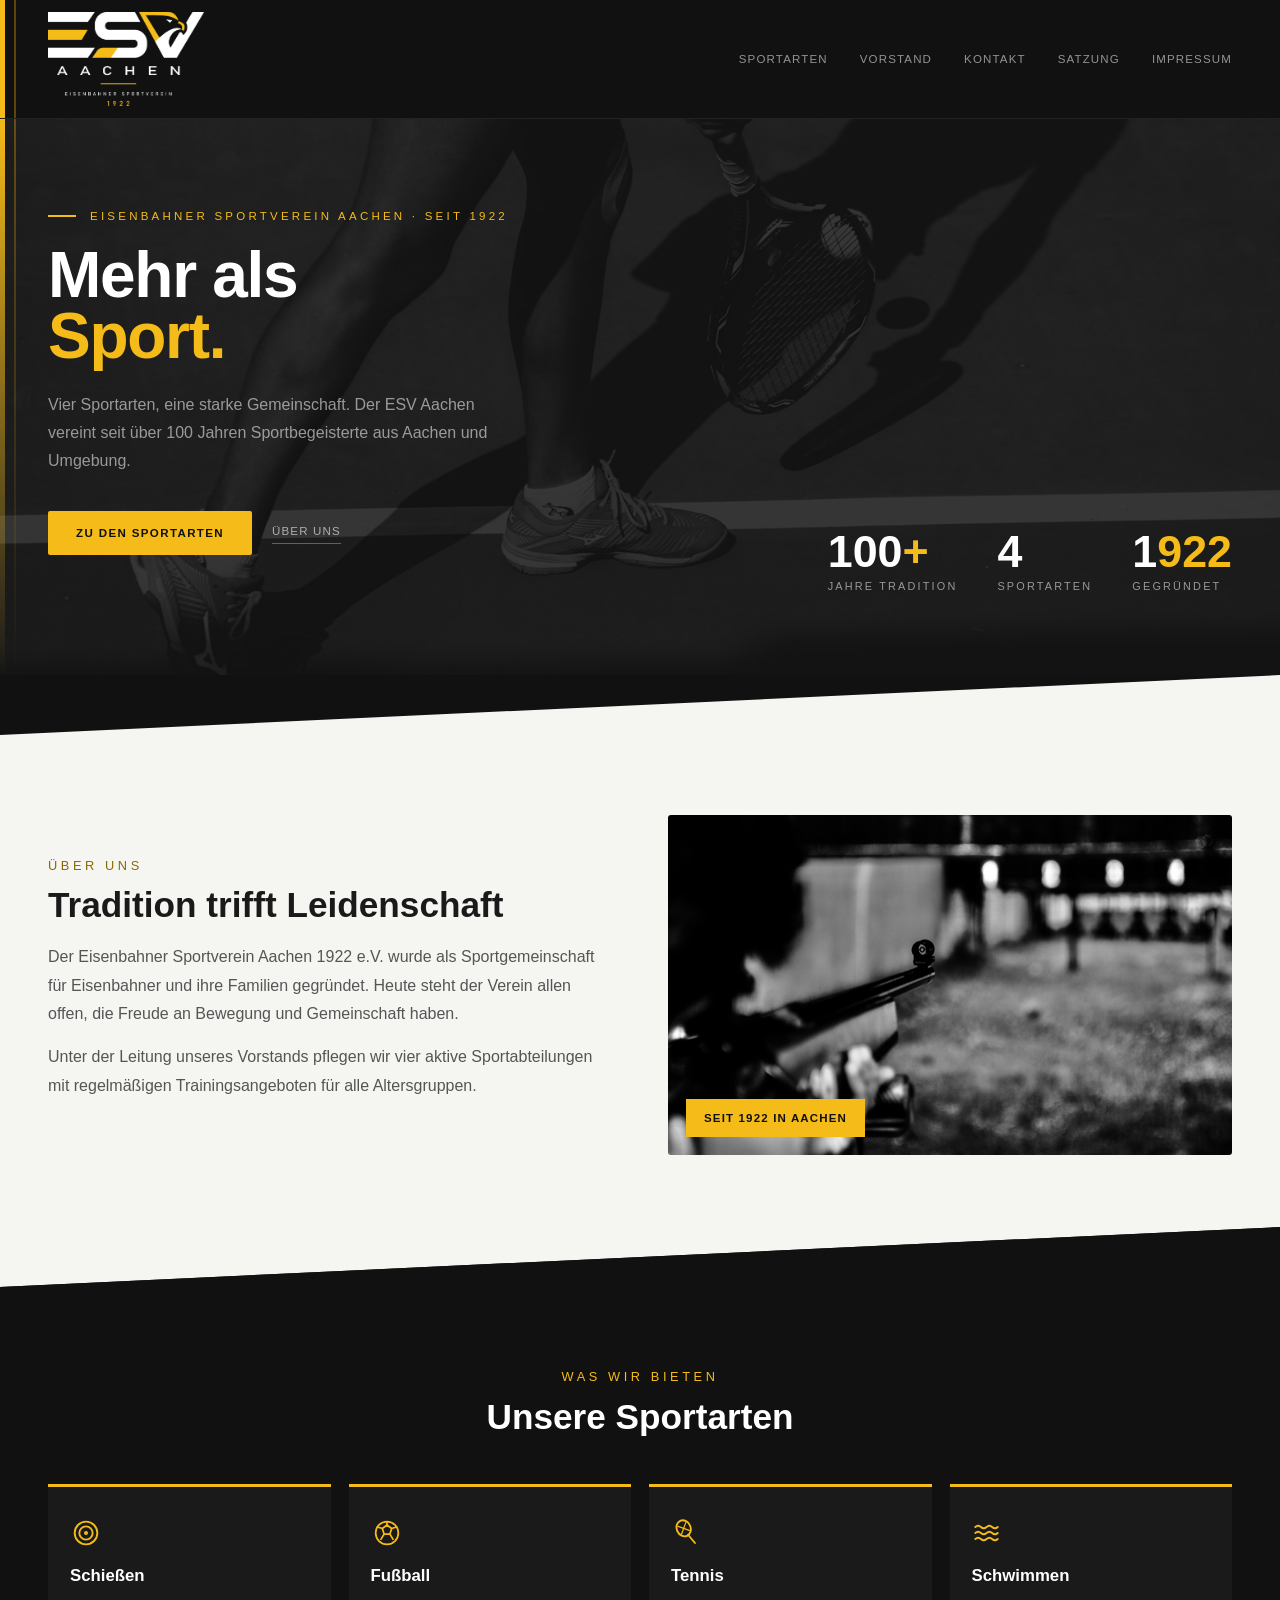
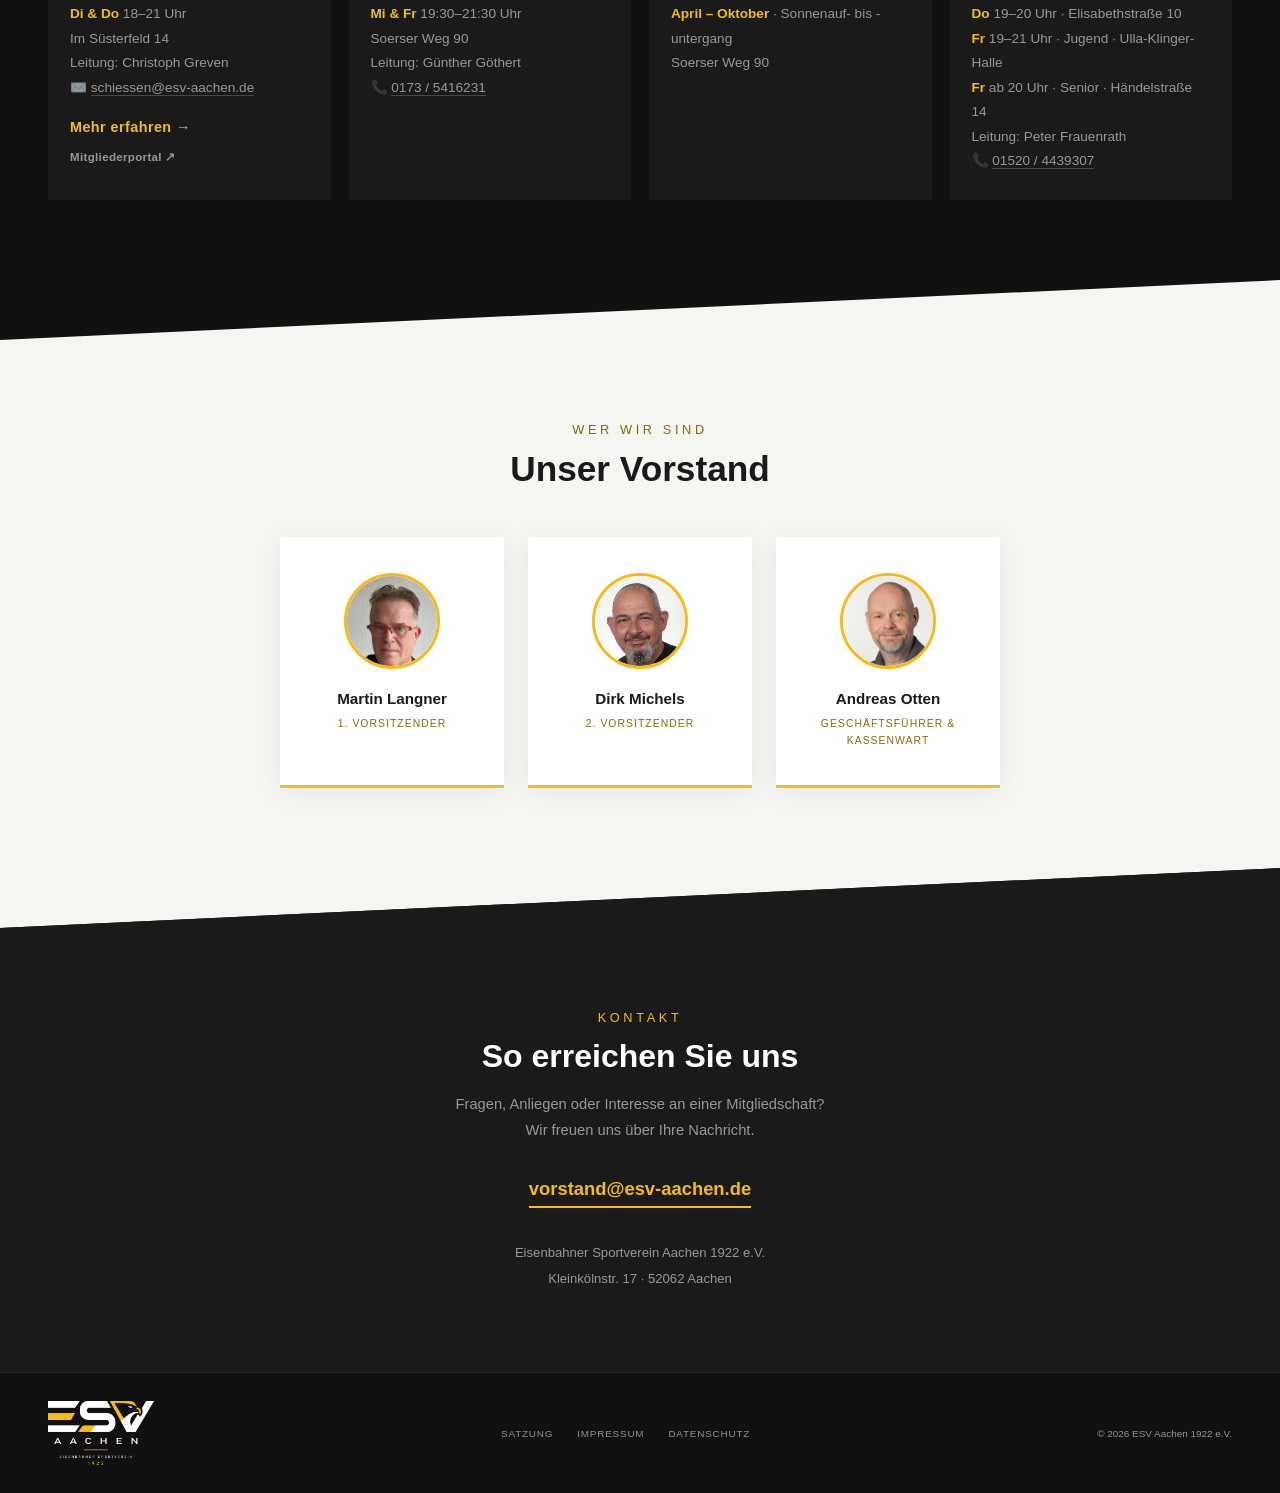
==== commit e2819fd3: "feat: rotate hero background through all 4 Abteilungen Landing-Page-Hero wechselt jetzt automatisch " ====
--- a/index.html
+++ b/index.html
@@ -5,7 +5,7 @@
   <meta name="viewport" content="width=device-width, initial-scale=1.0">
   <title>ESV Aachen 1922 e.V. – Eisenbahner Sportverein</title>
   <meta name="description" content="Eisenbahner Sportverein Aachen 1922 e.V. – Schießen, Fußball, Tennis und Schwimmen in Aachen.">
-  <link rel="stylesheet" href="assets/style.css">
+  <link rel="stylesheet" href="/assets/style.css">
 </head>
 <body>
 
@@ -14,7 +14,12 @@
 <main>
 
 <section class="hero">
-  <div class="hero-bg"></div>
+  <div class="hero-bg">
+    <div class="hero-bg-slide" style="background-image:url('/assets/schwimmer.jpg')"></div>
+    <div class="hero-bg-slide" style="background-image:url('/assets/schuetze-hero-home.jpg')"></div>
+    <div class="hero-bg-slide" style="background-image:url('/assets/fussballer-hero.jpg')"></div>
+    <div class="hero-bg-slide" style="background-image:url('/assets/tennisspieler-hero.jpg')"></div>
+  </div>
   <div class="hero-line"></div>
   <div class="hero-line-2"></div>
   <div class="hero-content">
@@ -52,7 +57,7 @@
     <p class="section-p">Unter der Leitung unseres Vorstands pflegen wir vier aktive Sportabteilungen mit regelmäßigen Trainingsangeboten für alle Altersgruppen.</p>
   </div>
   <div class="about-img-wrap">
-    <img src="assets/sportschiessen.jpg"
+    <img src="/assets/sportschiessen.jpg"
          alt="Sportschießen beim ESV Aachen">
     <div class="about-img-badge">Seit 1922 in Aachen</div>
   </div>
@@ -81,7 +86,7 @@
         Leitung: Christoph Greven<br>
         ✉️ <a href="mailto:schiessen@esv-aachen.de">schiessen@esv-aachen.de</a>
       </div>
-      <a href="schiessen.html" class="sport-card-link">Mehr erfahren →</a>
+      <a href="/schiessen/" class="sport-card-link">Mehr erfahren →</a>
       <a href="https://schiessen.esv-aachen.de" class="sport-card-link sport-card-link-secondary" target="_blank" rel="noopener">Mitgliederportal ↗</a>
     </div>
     <div class="sport-card">
@@ -149,21 +154,21 @@
   <div class="board-grid">
     <div class="board-card">
       <div class="board-avatar">
-        <img src="assets/vorsitz1.jpg" alt="Martin Langner">
+        <img src="/assets/vorsitz1.jpg" alt="Martin Langner">
       </div>
       <div class="board-name">Martin Langner</div>
       <div class="board-role">1. Vorsitzender</div>
     </div>
     <div class="board-card">
       <div class="board-avatar">
-        <img src="assets/vorsitz2.jpg" alt="Dirk Michels">
+        <img src="/assets/vorsitz2.jpg" alt="Dirk Michels">
       </div>
       <div class="board-name">Dirk Michels</div>
       <div class="board-role">2. Vorsitzender</div>
     </div>
     <div class="board-card">
       <div class="board-avatar">
-        <img src="assets/gf.jpg" alt="Andreas Otten">
+        <img src="/assets/gf.jpg" alt="Andreas Otten">
       </div>
       <div class="board-name">Andreas Otten</div>
       <div class="board-role">Geschäftsführer &amp; Kassenwart</div>
@@ -190,8 +195,23 @@
 
 <button id="back-to-top" aria-label="Zurück nach oben" title="Zurück nach oben">&#8679;</button>
 
-<script src="assets/nav.js"></script>
+<script src="/assets/nav.js"></script>
 <script>
+(function () {
+  const slides = document.querySelectorAll('.hero-bg-slide');
+  if (!slides.length) return;
+  let current = Math.floor(Math.random() * slides.length);
+  slides[current].classList.add('no-transition', 'active');
+  void slides[current].offsetWidth;
+  slides[current].classList.remove('no-transition');
+  if (slides.length < 2) return;
+  if (window.matchMedia && window.matchMedia('(prefers-reduced-motion: reduce)').matches) return;
+  setInterval(function () {
+    slides[current].classList.remove('active');
+    current = (current + 1) % slides.length;
+    slides[current].classList.add('active');
+  }, 7000);
+})();
 (function () {
   const btn = document.getElementById('back-to-top');
   const nav = document.querySelector('.site-nav') || document.getElementById('site-nav');
--- a/assets/style.css
+++ b/assets/style.css
@@ -16,6 +16,7 @@
   --dark-2:  #1a1a1a;
   --light:   #f5f5f2;
   --gold:    #F4BB19;
+  --gold-on-light: #8C6900;
   --white:   #ffffff;
   --text-on-light: #1a1a1a;
   --text-muted-dark: rgba(255,255,255,0.55);
@@ -82,7 +83,7 @@
 
 /* ── Abschnitt-Typografie ── */
 .section-eyebrow {
-  font-size: 0.7rem;
+  font-size: 0.8rem;
   letter-spacing: 0.28em;
   text-transform: uppercase;
   color: var(--gold);
@@ -96,7 +97,7 @@
   margin-bottom: 18px;
 }
 .section-p {
-  font-size: 0.9rem;
+  font-size: 1rem;
   line-height: 1.8;
   color: var(--text-muted-light);
   margin-bottom: 14px;
@@ -214,9 +215,21 @@
 .hero-bg {
   position: absolute;
   inset: 0;
-  background: url('schwimmer.jpg')
-              center / cover no-repeat;
+}
+.hero-bg-slide {
+  position: absolute;
+  inset: 0;
+  background-position: center;
+  background-size: cover;
+  background-repeat: no-repeat;
+  opacity: 0;
+  transition: opacity 3s ease;
+}
+.hero-bg-slide.active {
   opacity: 0.18;
+}
+.hero-bg-slide.no-transition {
+  transition: none;
 }
 .hero-line {
   position: absolute;
@@ -238,12 +251,12 @@
 .hero-kicker {
   display: inline-flex;
   align-items: center;
-  gap: 12px;
-  font-size: 0.62rem;
+  gap: 14px;
+  font-size: 0.72rem;
   letter-spacing: 0.28em;
   text-transform: uppercase;
   color: var(--gold);
-  margin-bottom: 22px;
+  margin-bottom: 20px;
 }
 .hero-kicker::before {
   content: '';
@@ -281,14 +294,14 @@
   z-index: 2;
 }
 .stat-num {
-  font-size: 2.4rem;
+  font-size: 2.8rem;
   font-weight: 900;
   color: var(--white);
   line-height: 1;
 }
 .stat-num span { color: var(--gold); }
 .stat-label {
-  font-size: 0.55rem;
+  font-size: 0.68rem;
   letter-spacing: 0.2em;
   text-transform: uppercase;
   color: var(--text-muted-dark);
@@ -309,6 +322,7 @@
   align-items: center;
 }
 .about .section-h2 { color: var(--text-on-light); }
+.about .section-eyebrow { color: var(--gold-on-light); }
 .about .section-p { color: var(--text-muted-light); }
 .about-img-wrap {
   position: relative;
@@ -326,8 +340,8 @@
   bottom: 18px; left: 18px;
   background: var(--gold);
   color: #111;
-  padding: 9px 16px;
-  font-size: 0.62rem;
+  padding: 10px 18px;
+  font-size: 0.72rem;
   font-weight: 800;
   letter-spacing: 0.1em;
   text-transform: uppercase;
@@ -370,7 +384,7 @@
   margin-bottom: 12px;
 }
 .sport-detail {
-  font-size: 0.7rem;
+  font-size: 0.85rem;
   color: var(--text-muted-dark);
   line-height: 1.8;
 }
@@ -395,6 +409,7 @@
   margin-bottom: 48px;
 }
 .vorstand-header .section-h2 { color: var(--text-on-light); }
+.vorstand-header .section-eyebrow { color: var(--gold-on-light); }
 .board-grid {
   display: grid;
   grid-template-columns: repeat(3, 1fr);
@@ -432,7 +447,7 @@
   font-size: 0.65rem;
   letter-spacing: 0.1em;
   text-transform: uppercase;
-  color: var(--gold);
+  color: var(--gold-on-light);
 }
 @media (max-width: 600px) {
   .board-grid { grid-template-columns: 1fr; max-width: 280px; }
@@ -522,7 +537,7 @@
 }
 .subpage-content h2:first-child { margin-top: 0; }
 .subpage-content p {
-  font-size: 0.88rem;
+  font-size: 1rem;
   line-height: 1.85;
   color: var(--text-muted-light);
   margin-bottom: 12px;
@@ -532,7 +547,7 @@
   margin-bottom: 12px;
 }
 .subpage-content li {
-  font-size: 0.88rem;
+  font-size: 1rem;
   line-height: 1.85;
   color: var(--text-muted-light);
   margin-bottom: 4px;
@@ -597,6 +612,7 @@
 /* ── Schießen: Verein ── */
 .verein-section { background: var(--light); padding: 4rem 2rem; }
 .verein-section .section-h2 { color: var(--text-on-light); }
+.verein-section .section-eyebrow { color: var(--gold-on-light); }
 .verein-inner { max-width: 800px; margin: 0 auto; }
 .verein-subh {
   font-size: 1rem;
@@ -645,7 +661,7 @@
 }
 .training-info {
   color: var(--text-muted-dark);
-  font-size: 0.88rem;
+  font-size: 0.95rem;
   line-height: 1.5;
 }
 .training-anlage { margin-top: 2.5rem; }
@@ -664,7 +680,7 @@
 .training-anlage-list li strong { color: #fff; }
 .training-hinweis {
   color: var(--text-muted-dark);
-  font-size: 0.88rem;
+  font-size: 0.95rem;
   line-height: 1.6;
   margin-top: 1rem;
 }
@@ -672,6 +688,7 @@
 /* ── Schießen: Anlage ── */
 .anlage-section { background: var(--light); padding: 4rem 2rem; }
 .anlage-section .section-h2 { color: var(--text-on-light); }
+.anlage-section .section-eyebrow { color: var(--gold-on-light); }
 .anlage-inner { max-width: 1000px; margin: 0 auto; }
 .anlage-list {
   list-style: none;
@@ -700,7 +717,7 @@
 }
 .anlage-hinweis {
   color: var(--text-muted-light);
-  font-size: 0.88rem;
+  font-size: 0.95rem;
   line-height: 1.6;
   margin-top: 1rem;
 }
@@ -730,7 +747,7 @@
 }
 .news-text {
   color: var(--text-muted-dark);
-  font-size: 0.93rem;
+  font-size: 1rem;
   line-height: 1.65;
 }
 
@@ -752,6 +769,7 @@
 /* ── Schießen: Wiederladen ── */
 .wiederladen-section { background: var(--light); padding: 4rem 2rem; }
 .wiederladen-section .section-h2 { color: var(--text-on-light); }
+.wiederladen-section .section-eyebrow { color: var(--gold-on-light); }
 .wiederladen-section .section-p { color: var(--text-muted-light); }
 .wiederladen-inner { max-width: 800px; margin: 0 auto; }
 
@@ -765,14 +783,14 @@
 }
 .kontakt-person { text-align: center; }
 .kontakt-name { font-size: 1.1rem; font-weight: 700; color: #fff; margin-bottom: 0.2rem; }
-.kontakt-rolle { color: var(--text-muted-dark); font-size: 0.88rem; margin-bottom: 0.5rem; }
+.kontakt-rolle { color: var(--text-muted-dark); font-size: 0.95rem; margin-bottom: 0.5rem; }
 
 /* ── Sport Card Link ── */
 .sport-card-link {
   display: inline-block;
   margin-top: 1rem;
   color: var(--gold);
-  font-size: 0.85rem;
+  font-size: 0.9rem;
   font-weight: 700;
   letter-spacing: 0.03em;
   border-bottom: 1px solid transparent;
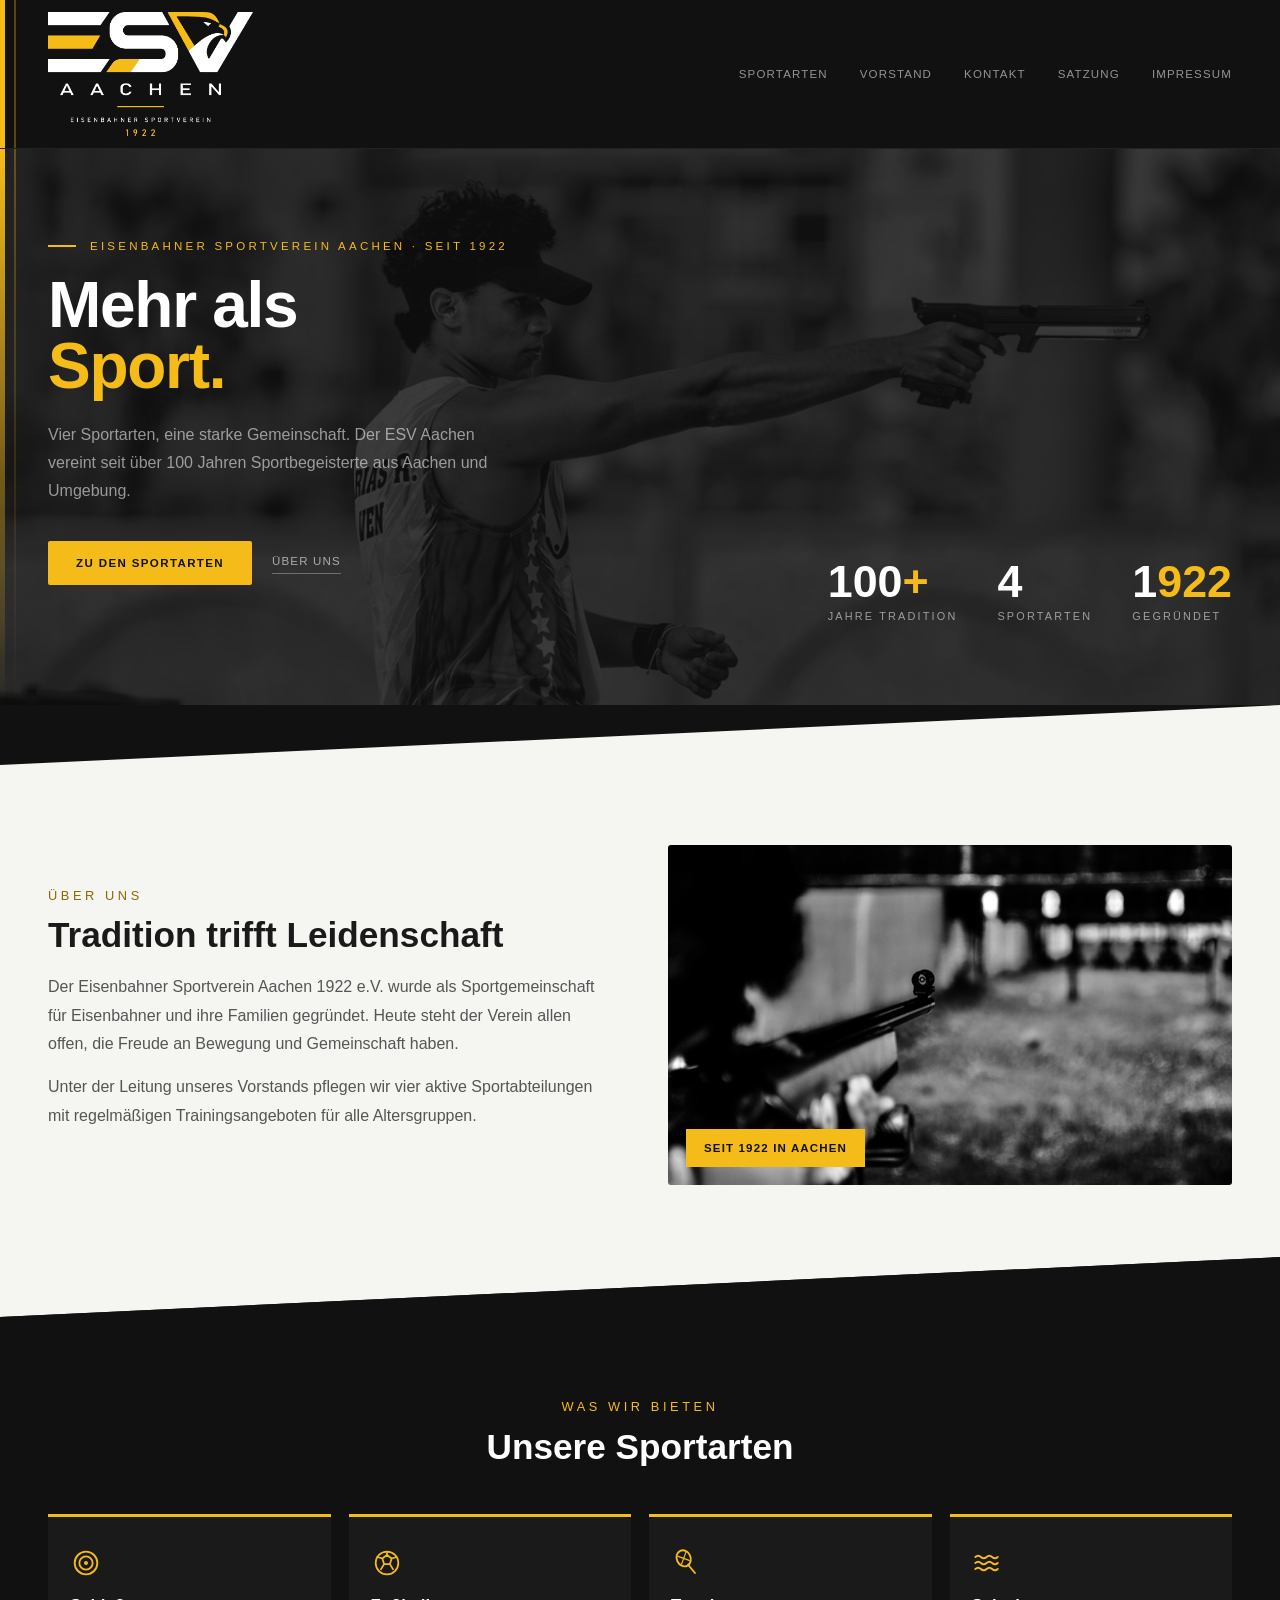
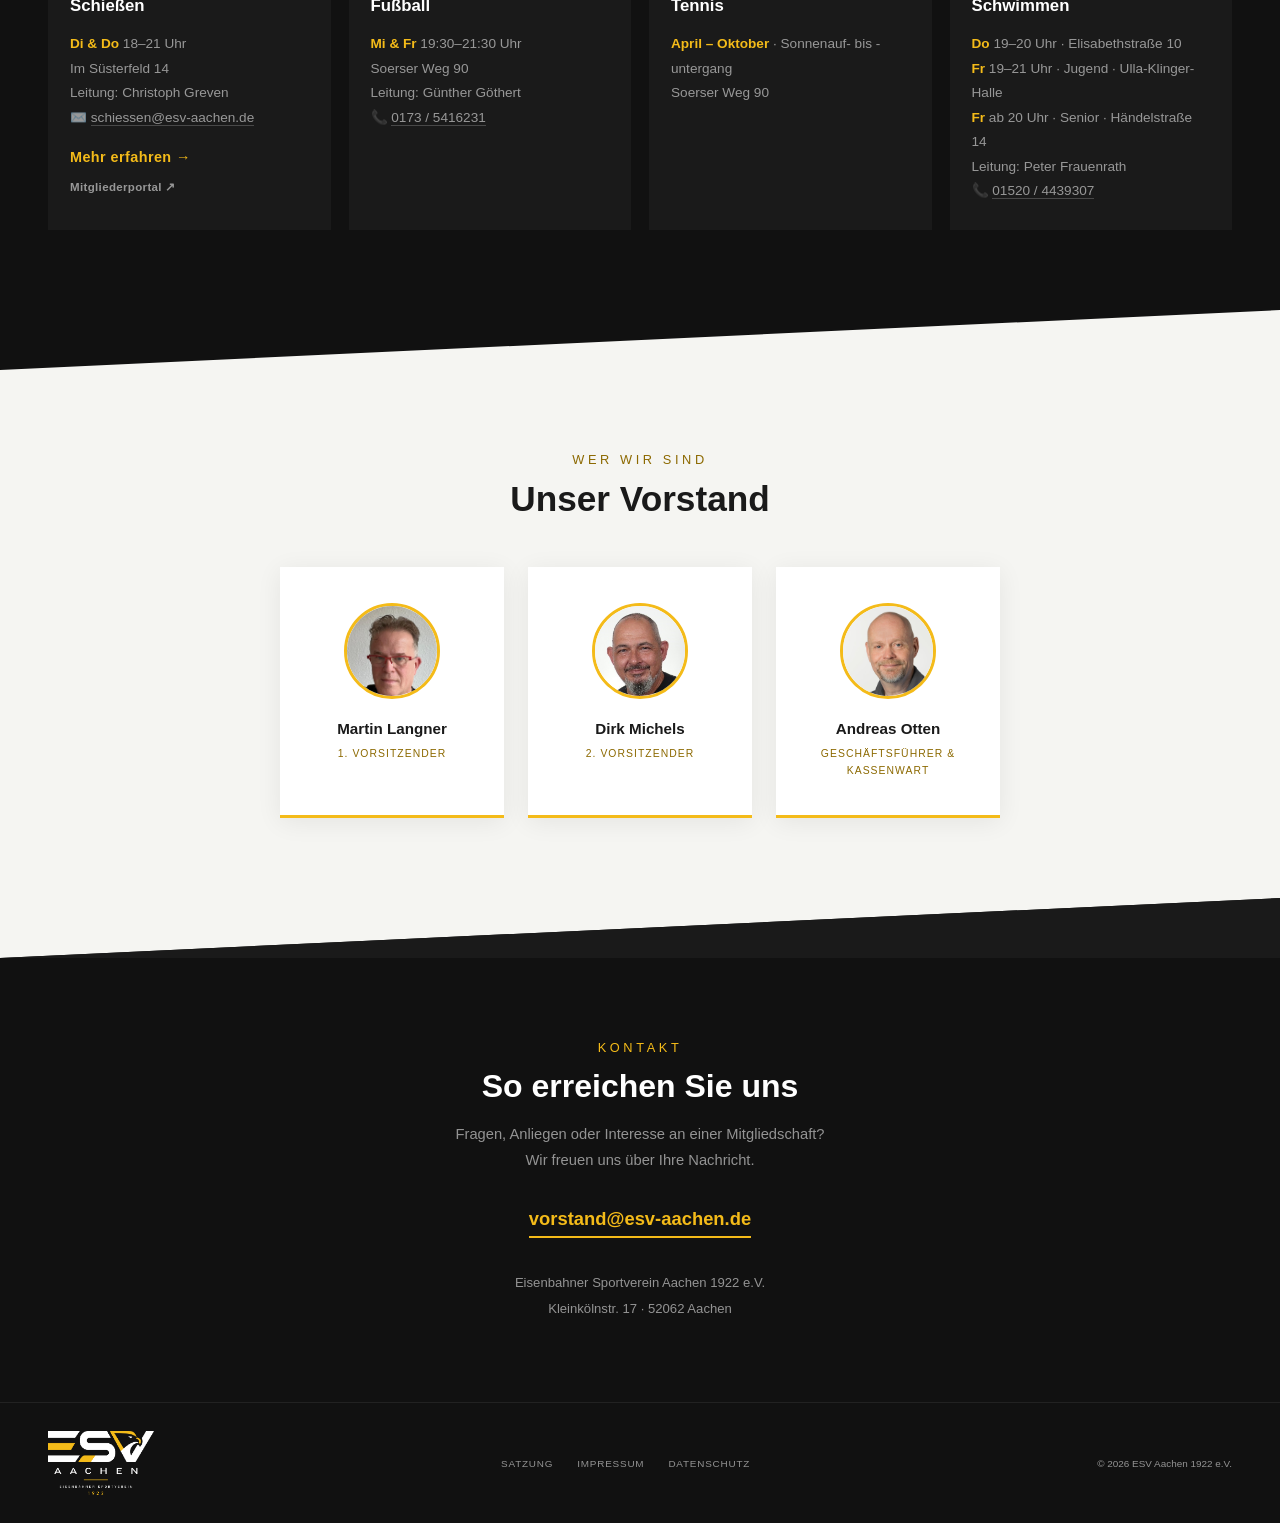
==== commit 93361961: "feat: make Schießen sport card fully clickable to its subpage Clicking anywhere on the card navigate" ====
--- a/index.html
+++ b/index.html
@@ -15,10 +15,10 @@
 
 <section class="hero">
   <div class="hero-bg">
-    <div class="hero-bg-slide" style="background-image:url('/assets/schwimmer.jpg')"></div>
-    <div class="hero-bg-slide" style="background-image:url('/assets/schuetze-hero-home.jpg')"></div>
-    <div class="hero-bg-slide" style="background-image:url('/assets/fussballer-hero.jpg')"></div>
-    <div class="hero-bg-slide" style="background-image:url('/assets/tennisspieler-hero.jpg')"></div>
+    <div class="hero-bg-slide" data-bg="/assets/schwimmer.jpg"></div>
+    <div class="hero-bg-slide" data-bg="/assets/schuetze-hero-home.jpg"></div>
+    <div class="hero-bg-slide" data-bg="/assets/fussballer-hero.jpg"></div>
+    <div class="hero-bg-slide" data-bg="/assets/tennisspieler-hero.jpg"></div>
   </div>
   <div class="hero-line"></div>
   <div class="hero-line-2"></div>
@@ -71,7 +71,7 @@
     <h2 class="section-h2">Unsere Sportarten</h2>
   </div>
   <div class="sport-grid">
-    <div class="sport-card">
+    <div class="sport-card" data-href="/schiessen/">
       <span class="sport-icon">
         <svg viewBox="0 0 24 24" fill="none" stroke="currentColor" stroke-width="1.4">
           <circle cx="12" cy="12" r="8.5"/>
@@ -200,10 +200,24 @@
 (function () {
   const slides = document.querySelectorAll('.hero-bg-slide');
   if (!slides.length) return;
+
+  function loadBg(slide) {
+    if (slide.dataset.bg) {
+      slide.style.backgroundImage = "url('" + slide.dataset.bg + "')";
+      delete slide.dataset.bg;
+    }
+  }
+
   let current = Math.floor(Math.random() * slides.length);
+  loadBg(slides[current]);
   slides[current].classList.add('no-transition', 'active');
   void slides[current].offsetWidth;
   slides[current].classList.remove('no-transition');
+
+  function loadRest() { slides.forEach(loadBg); }
+  if (document.readyState === 'complete') loadRest();
+  else window.addEventListener('load', loadRest);
+
   if (slides.length < 2) return;
   if (window.matchMedia && window.matchMedia('(prefers-reduced-motion: reduce)').matches) return;
   setInterval(function () {
@@ -222,6 +236,14 @@
     window.scrollTo({ top: 0, behavior: 'smooth' });
   });
 })();
+(function () {
+  document.querySelectorAll('.sport-card[data-href]').forEach(function (card) {
+    card.addEventListener('click', function (e) {
+      if (e.target.closest('a')) return;
+      window.location.href = card.dataset.href;
+    });
+  });
+})();
 </script>
 </body>
 </html>
--- a/assets/style.css
+++ b/assets/style.css
@@ -52,7 +52,7 @@
   width: 2px;
   background: rgba(232,168,0,0.35);
 }
-.site-nav .logo img { height: 94px; width: auto; }
+.site-nav .logo img { height: 124px; width: auto; }
 .nav-links { display: flex; gap: 32px; align-items: center; }
 .nav-links a {
   color: var(--text-muted-dark);
@@ -179,7 +179,7 @@
 /* ── Responsive ── */
 @media (max-width: 768px) {
   .site-nav { padding: 12px 20px; flex-wrap: nowrap; }
-  .site-nav .logo img { height: 60px; }
+  .site-nav .logo img { height: 83px; }
   .nav-burger { display: flex; }
   .nav-links {
     display: none;
@@ -215,6 +215,7 @@
 .hero-bg {
   position: absolute;
   inset: 0;
+  pointer-events: none;
 }
 .hero-bg-slide {
   position: absolute;
@@ -375,6 +376,7 @@
   transition: transform 0.2s;
 }
 .sport-card:hover { transform: translateY(-5px); }
+.sport-card[data-href] { cursor: pointer; }
 .sport-icon { display: block; margin-bottom: 14px; }
 .sport-icon svg { width: 32px; height: 32px; color: var(--gold); display: block; }
 .sport-name {
@@ -456,7 +458,7 @@
 
 /* ── Kontakt ── */
 .kontakt {
-  background: var(--dark-2);
+  background: var(--dark);
   padding: 80px 48px;
   text-align: center;
 }
@@ -714,6 +716,40 @@
   height: 220px;
   object-fit: cover;
   border-radius: 4px;
+  cursor: pointer;
+  transition: transform 0.2s;
+}
+.anlage-foto-grid img:hover { transform: translateY(-5px); }
+.foto-lightbox {
+  position: fixed;
+  inset: 0;
+  background: rgba(0,0,0,0.85);
+  display: flex;
+  align-items: center;
+  justify-content: center;
+  padding: 40px;
+  opacity: 0;
+  pointer-events: none;
+  transition: opacity 0.2s;
+  z-index: 300;
+}
+.foto-lightbox.active { opacity: 1; pointer-events: auto; }
+.foto-lightbox img {
+  max-width: 90vw;
+  max-height: 85vh;
+  border-radius: 4px;
+  object-fit: contain;
+}
+.foto-lightbox-close {
+  position: absolute;
+  top: 20px;
+  right: 28px;
+  background: none;
+  border: none;
+  color: var(--white);
+  font-size: 2.2rem;
+  line-height: 1;
+  cursor: pointer;
 }
 .anlage-hinweis {
   color: var(--text-muted-light);
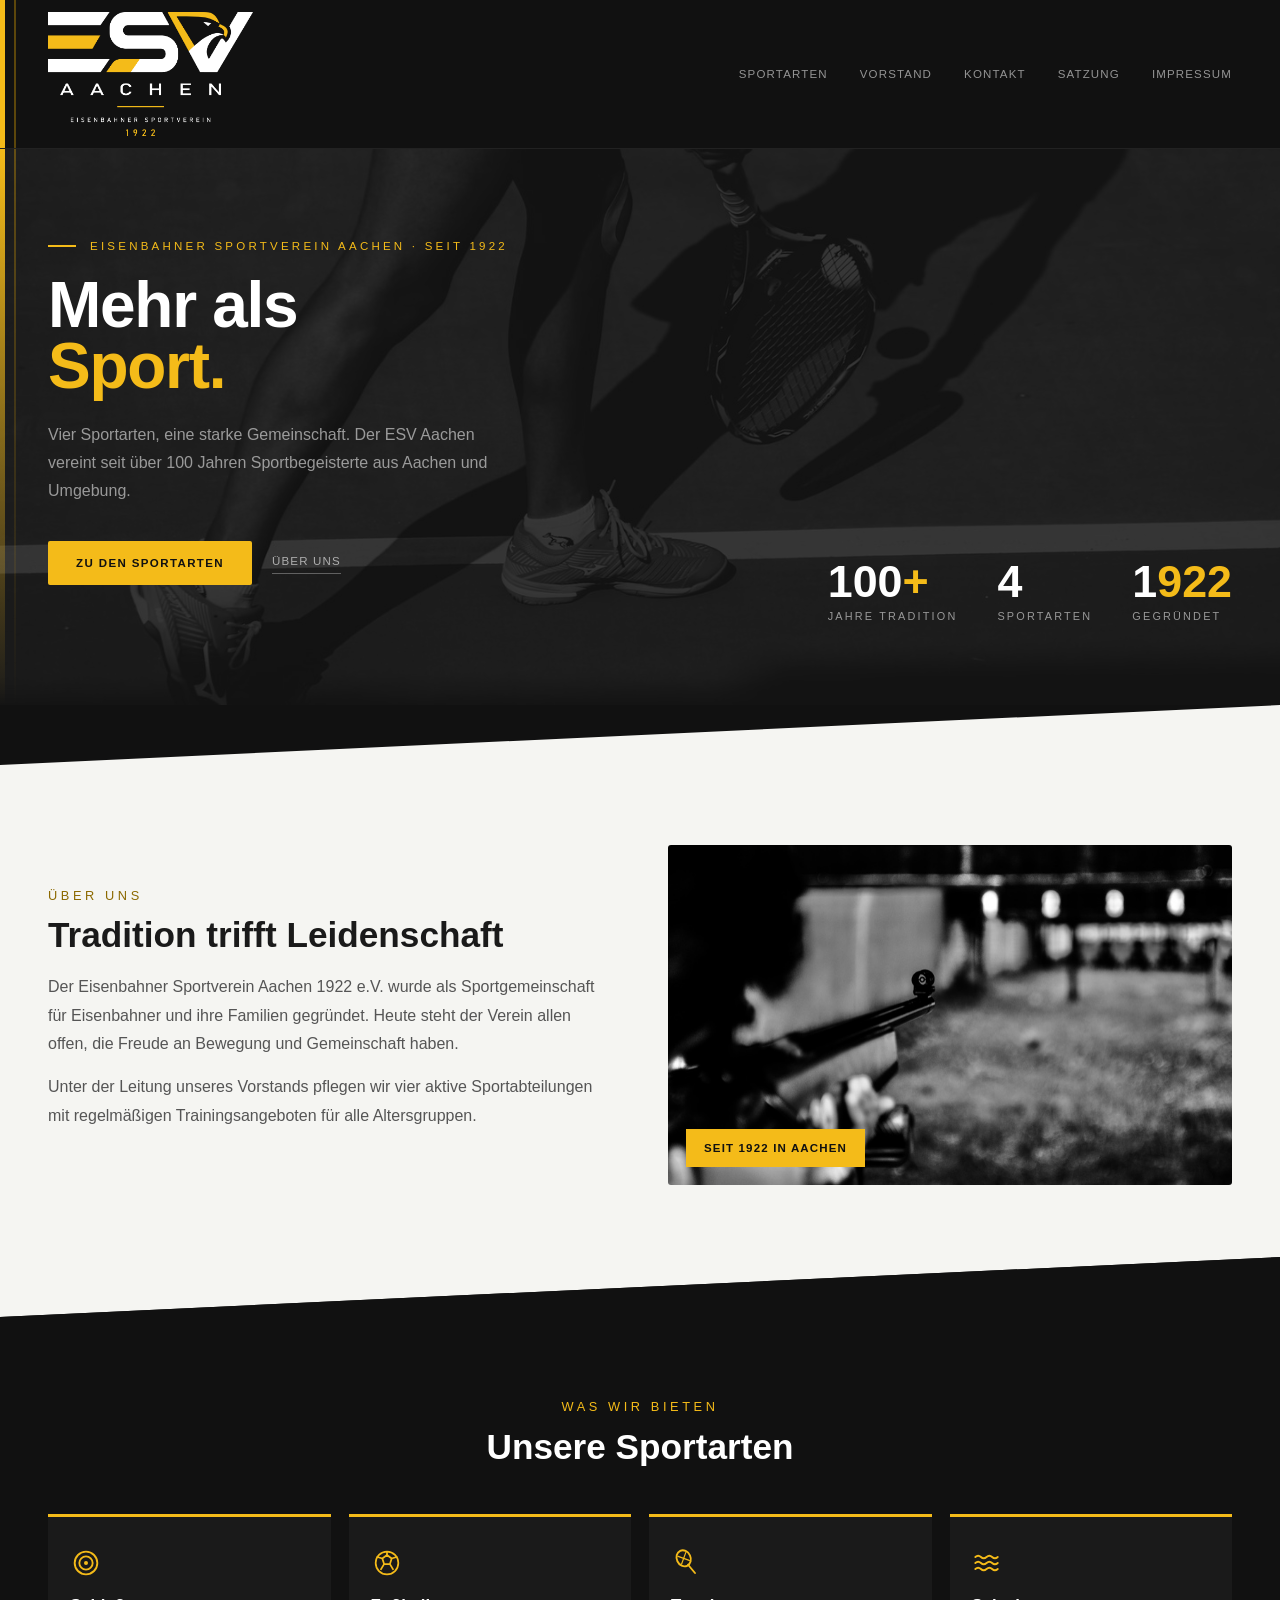
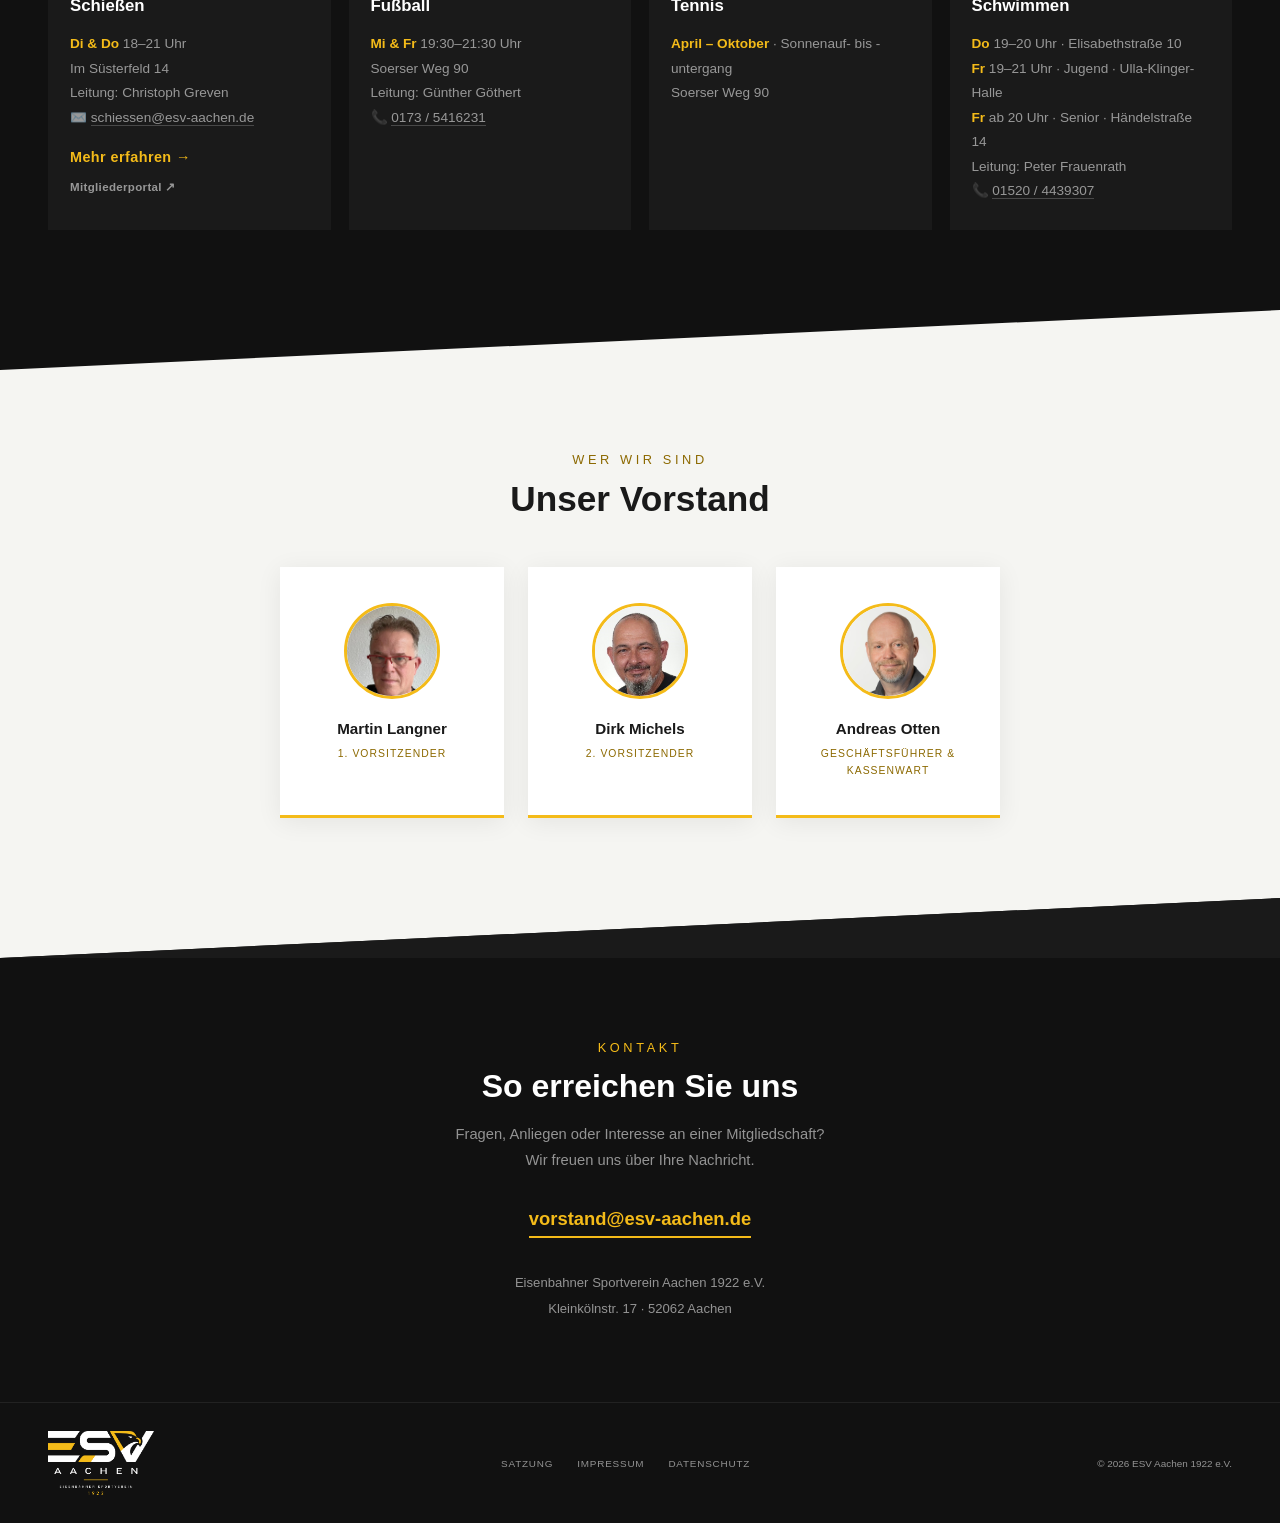
==== commit 50aaae18: "feat: add self-referencing canonical tags to all pages Helps Google attribute each page to its canon" ====
--- a/index.html
+++ b/index.html
@@ -5,6 +5,7 @@
   <meta name="viewport" content="width=device-width, initial-scale=1.0">
   <title>ESV Aachen 1922 e.V. – Eisenbahner Sportverein</title>
   <meta name="description" content="Eisenbahner Sportverein Aachen 1922 e.V. – Schießen, Fußball, Tennis und Schwimmen in Aachen.">
+  <link rel="canonical" href="https://esv-aachen.de/">
   <link rel="stylesheet" href="/assets/style.css">
 </head>
 <body>
